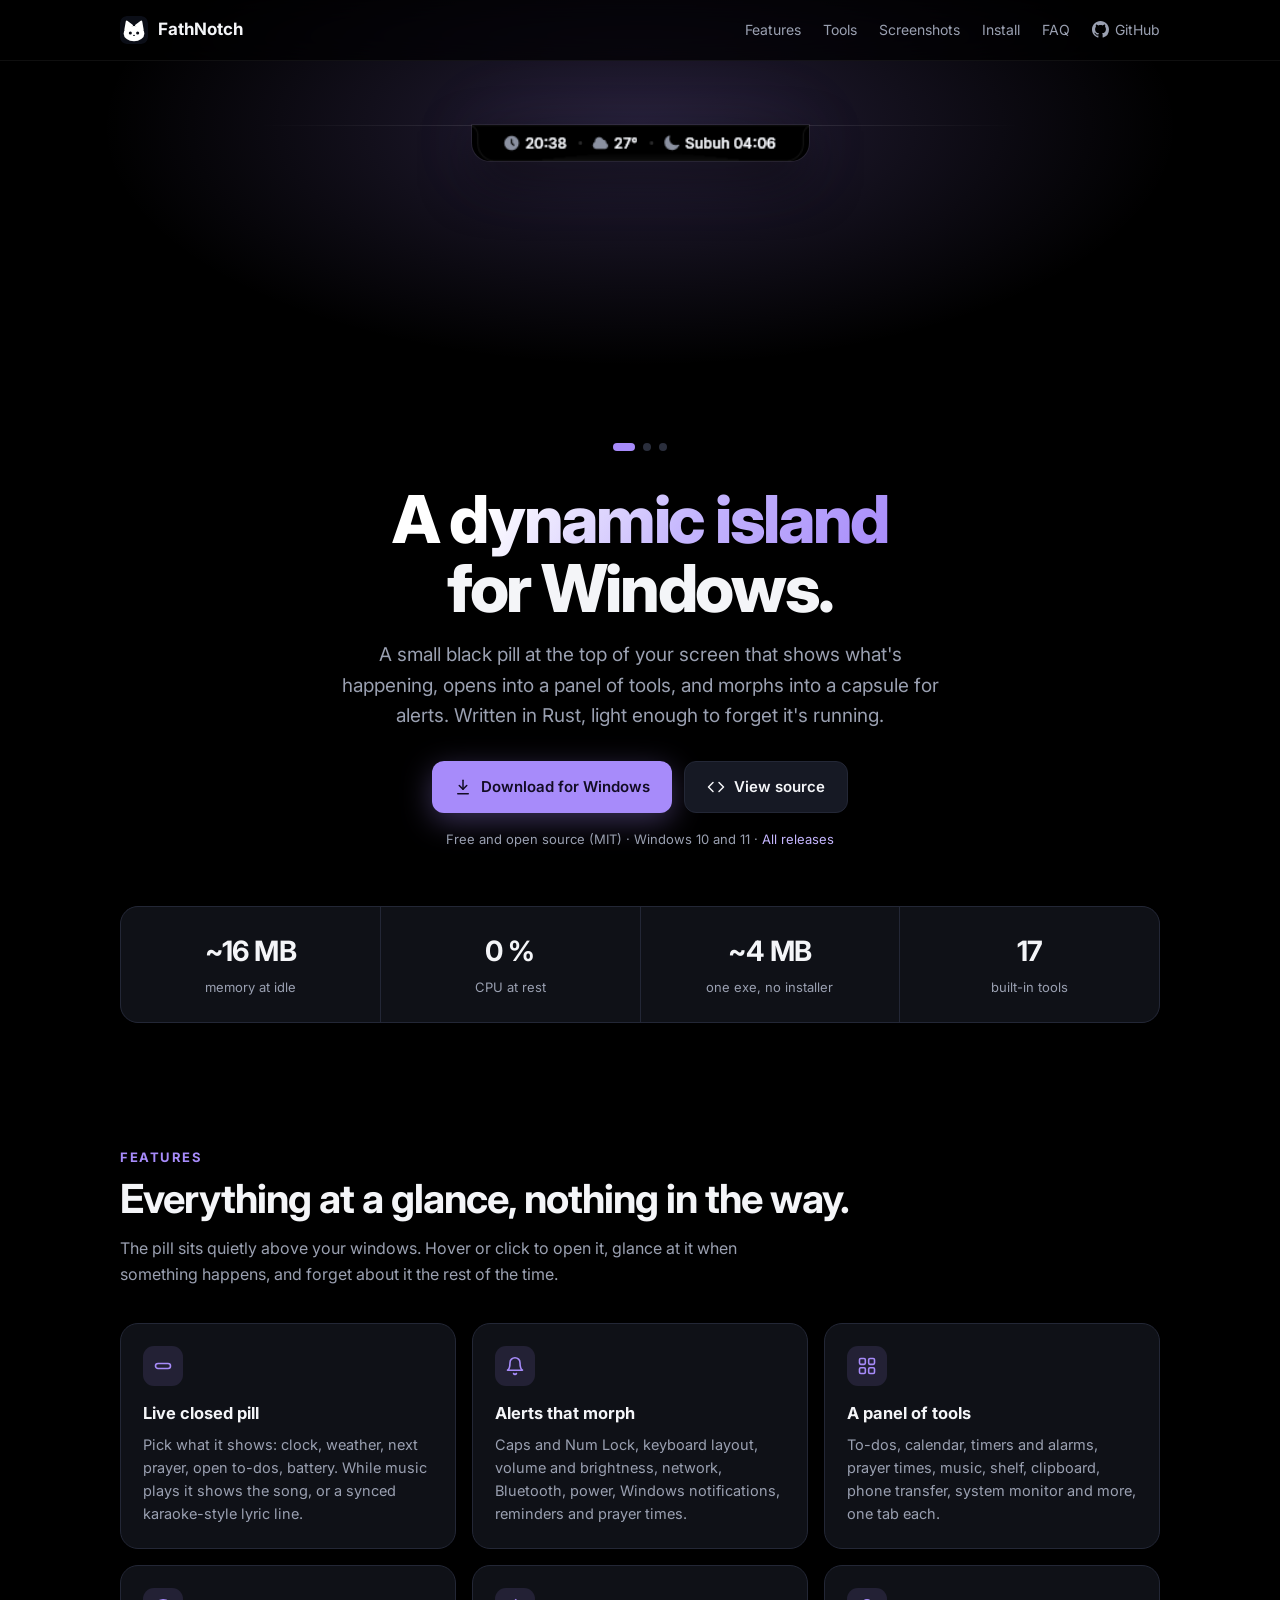
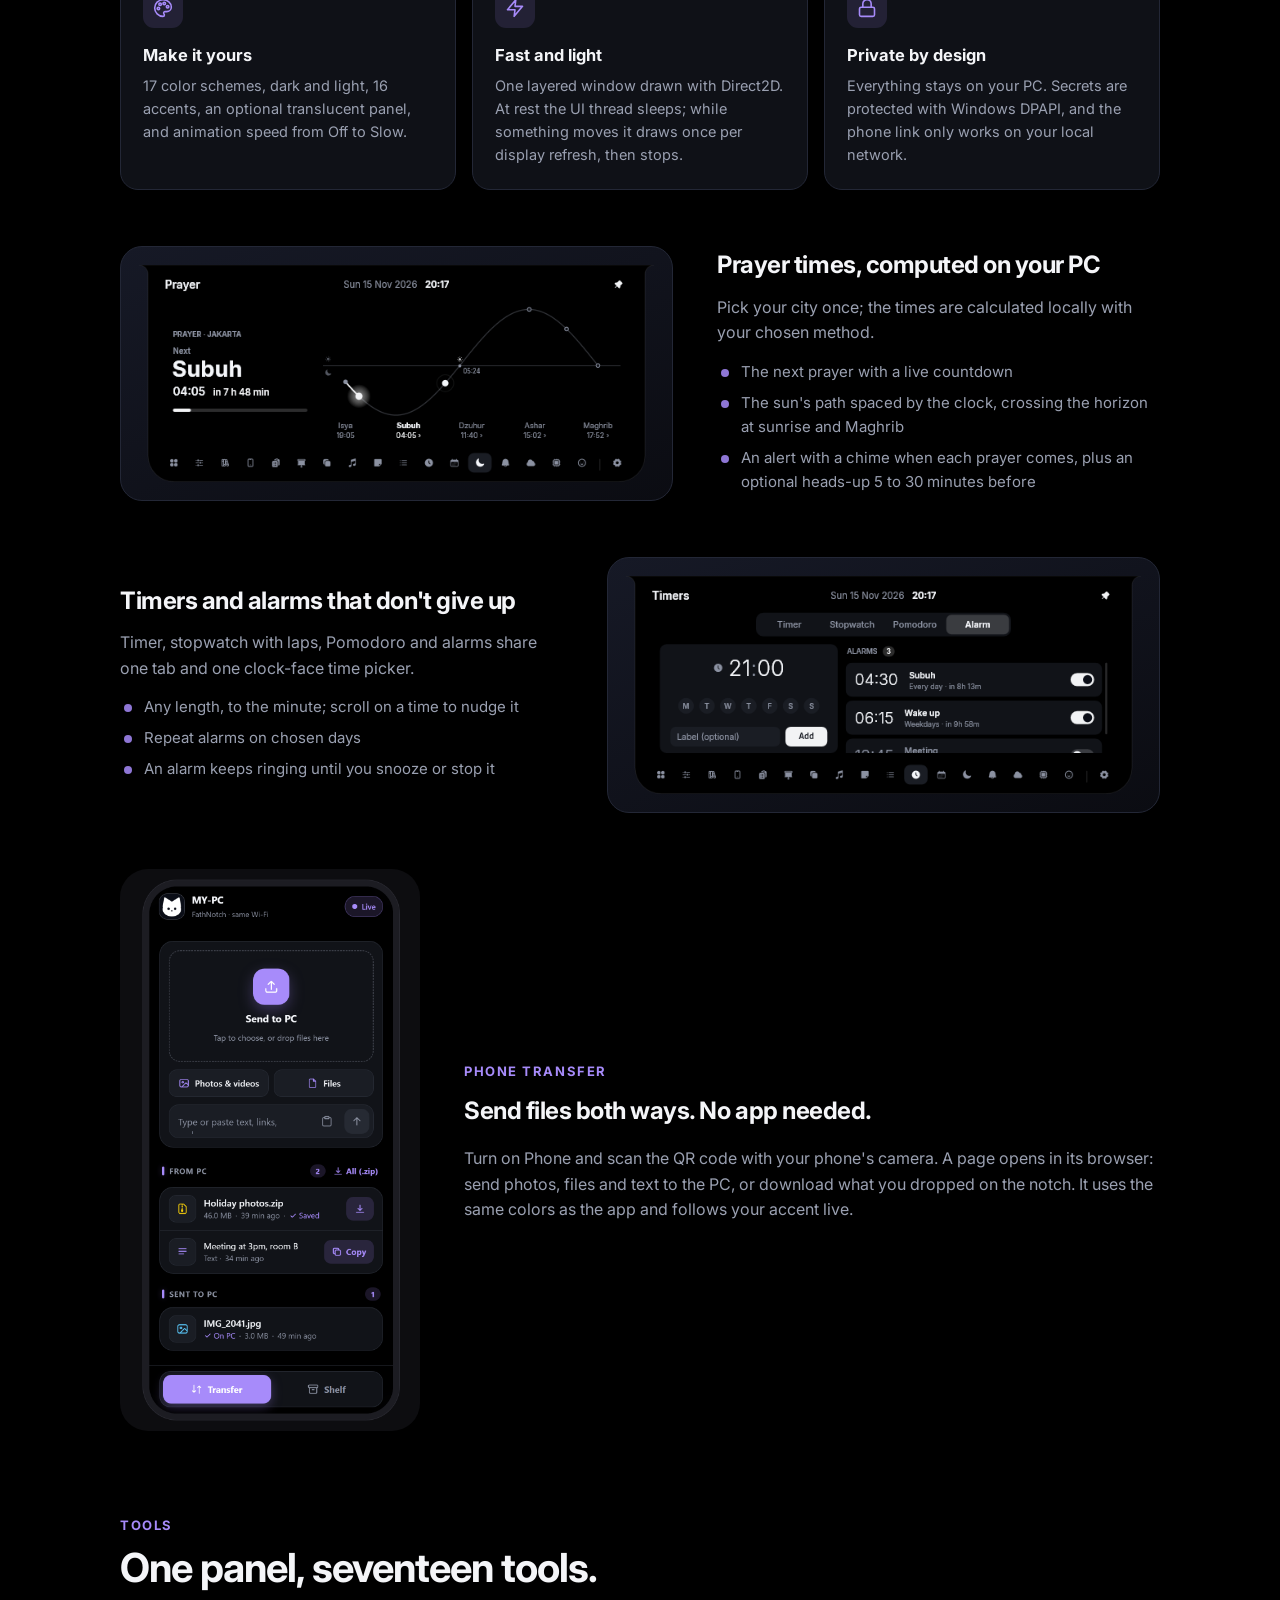
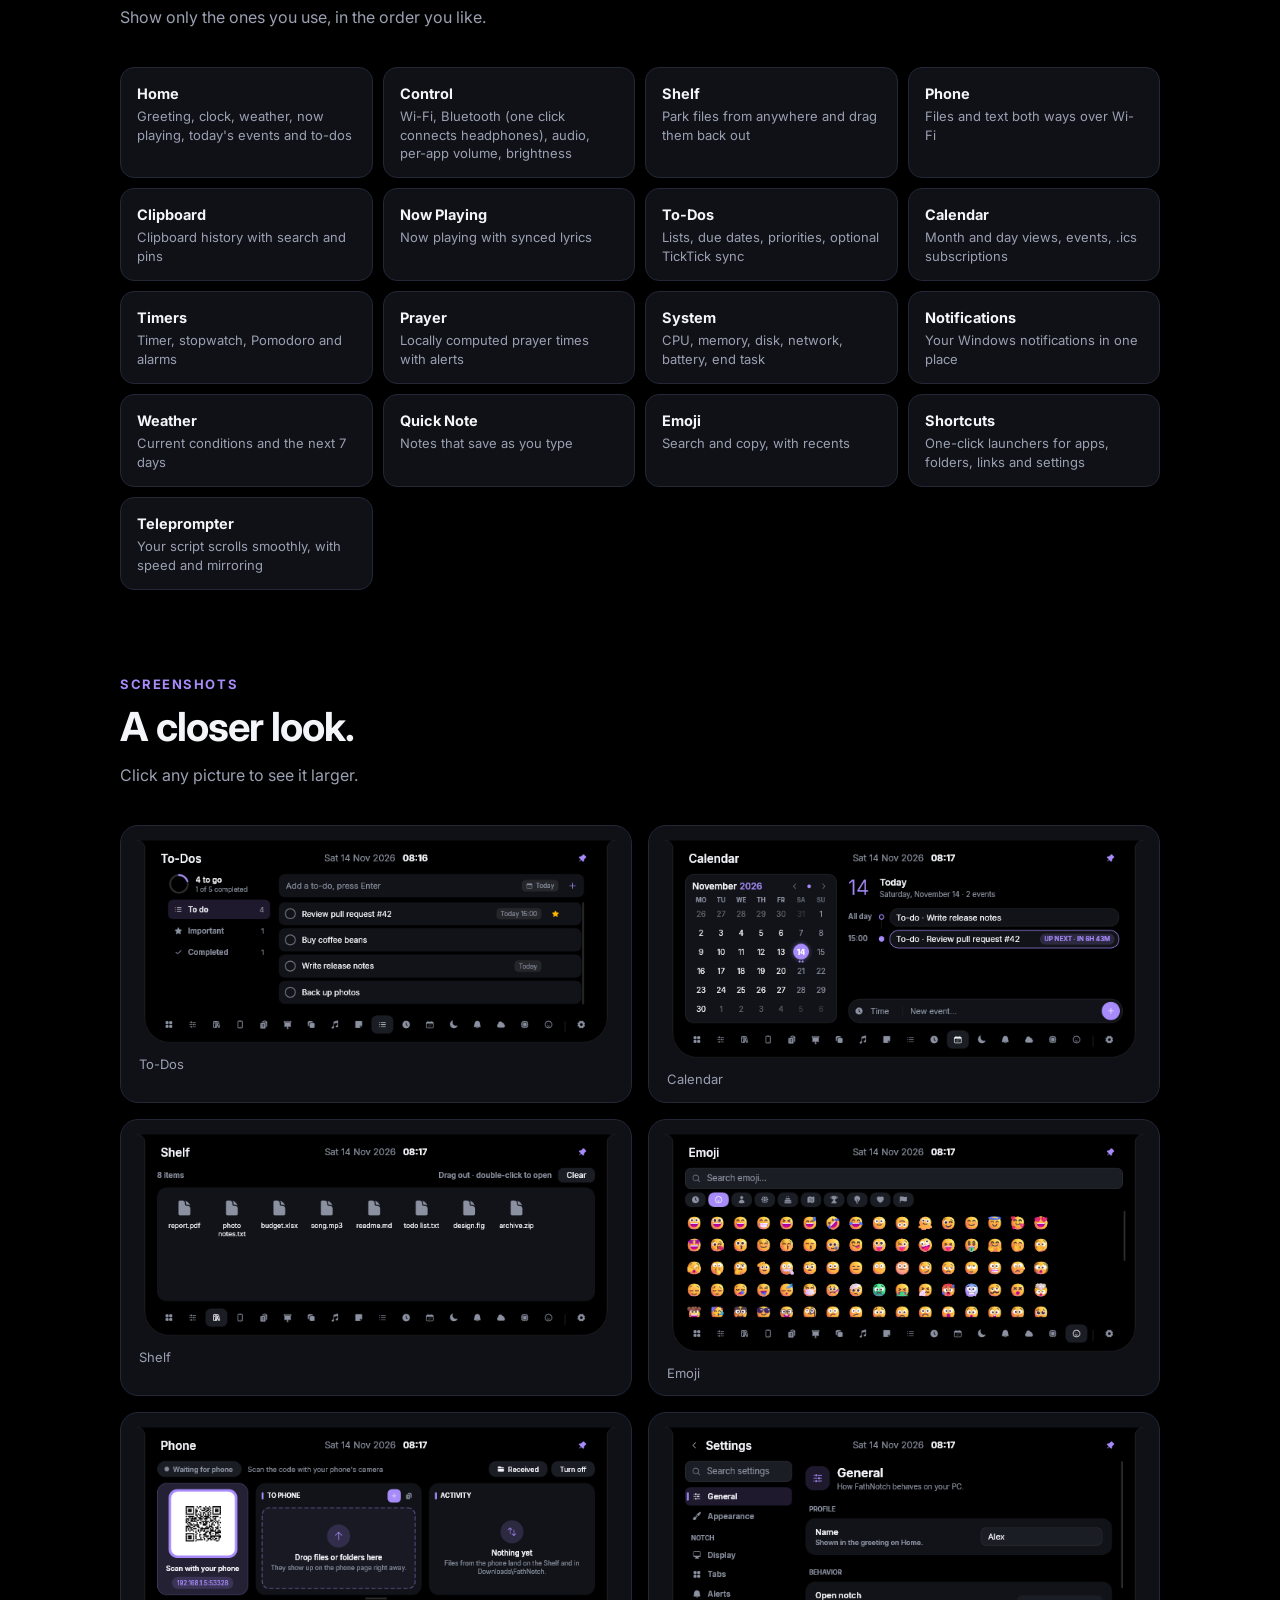
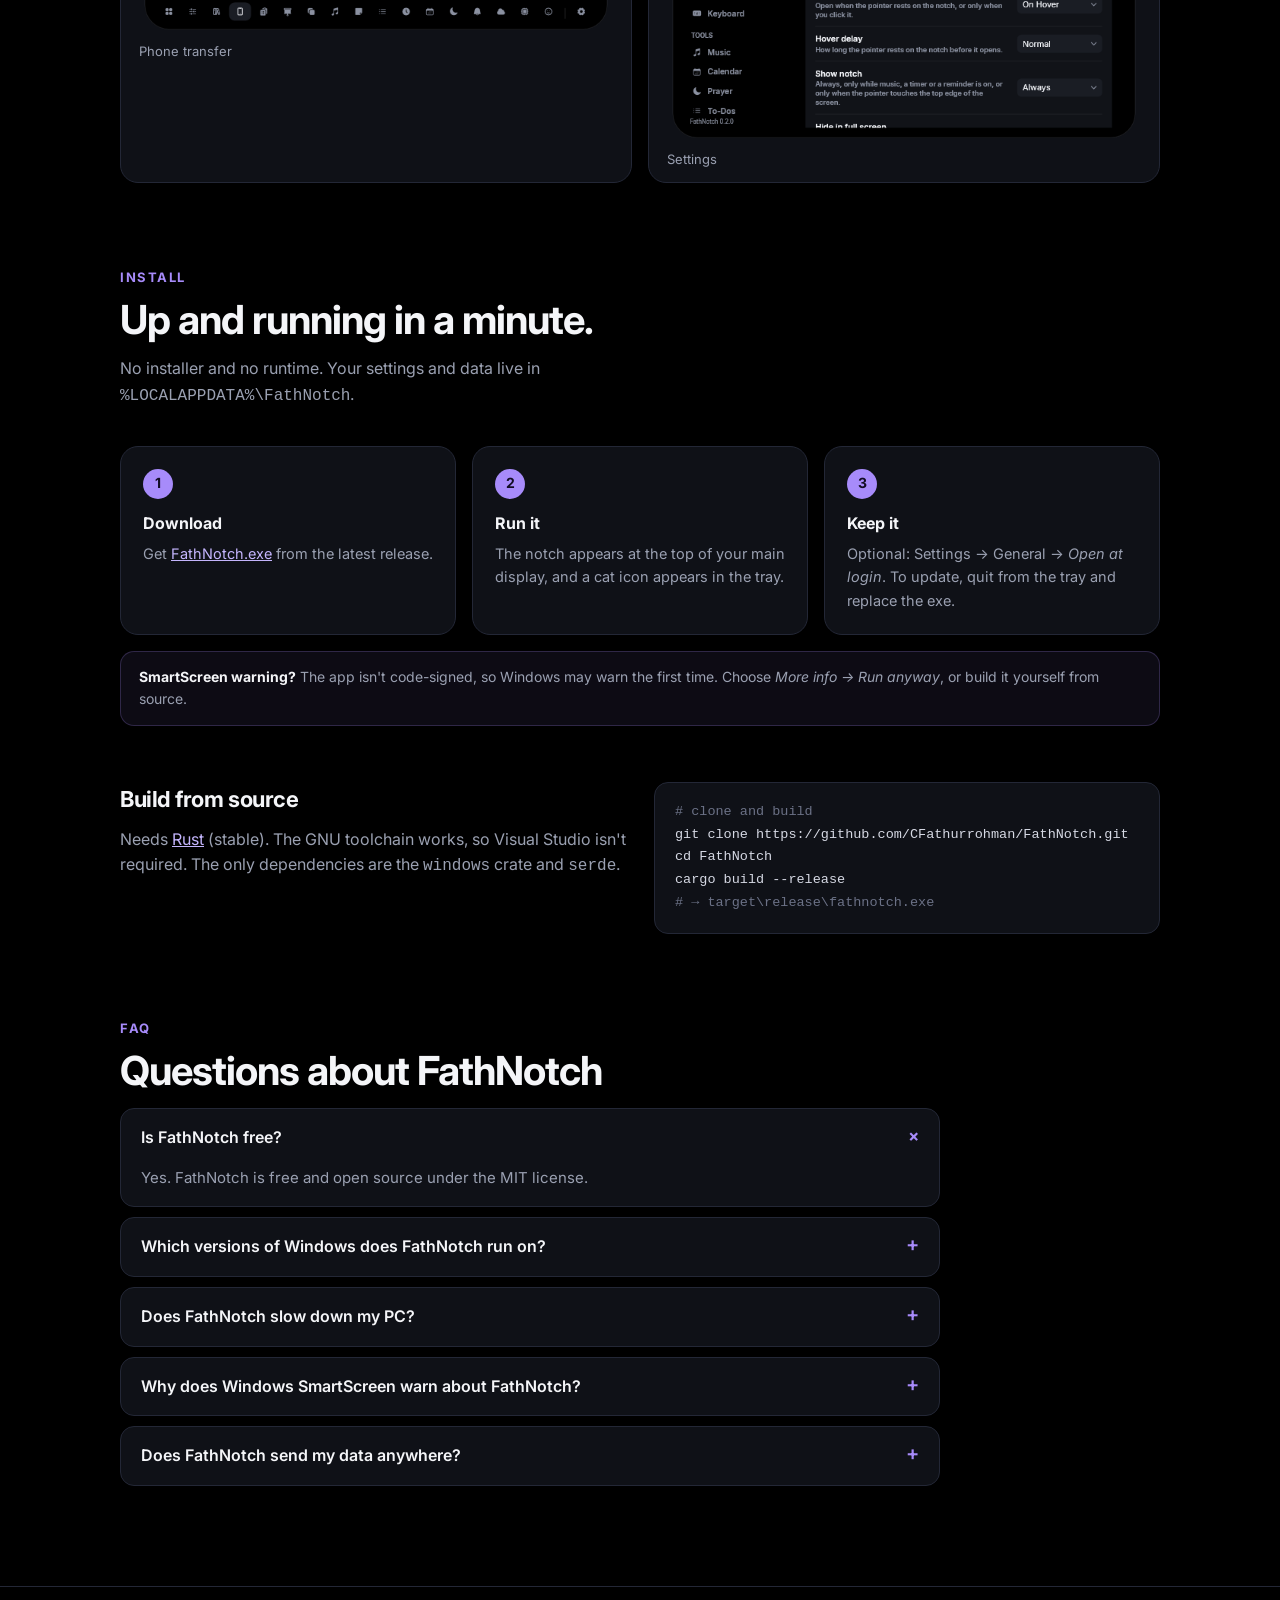
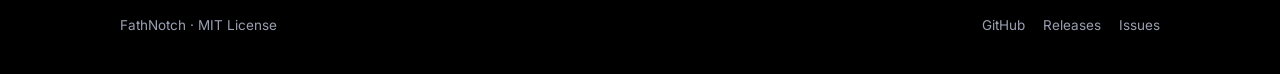
==== docs/index.html @ 40839cd9 "Release v0.2.10 Co-Authored-By: Claude Opus 5.5 <noreply@anthropic.com>" ====
<!doctype html>
<html lang="en">
<head>
<meta charset="utf-8">
<meta name="viewport" content="width=device-width, initial-scale=1">
<title>FathNotch: Free Dynamic Island for Windows 10 and 11</title>
<meta name="description" content="FathNotch is a free, open-source dynamic island for Windows 10 and 11: music with lyrics, alerts, to-dos, calendar, timers and prayer times in a notch.">
<meta name="keywords" content="dynamic island for Windows, Windows notch, dynamic island Windows 11, Windows 10 dynamic island, notch app, prayer times Windows, desktop widget, open source, Rust">
<meta name="author" content="CFathurrohman">
<meta name="robots" content="index, follow, max-image-preview:large">
<link rel="canonical" href="https://cfathurrohman.github.io/FathNotch/">

<meta property="og:type" content="website">
<meta property="og:site_name" content="FathNotch">
<meta property="og:url" content="https://cfathurrohman.github.io/FathNotch/">
<meta property="og:title" content="FathNotch: Free Dynamic Island for Windows">
<meta property="og:description" content="A light, fast dynamic island for Windows 10 and 11, written in Rust. Music, alerts, to-dos, calendar, timers and prayer times in a notch at the top of your screen.">
<meta property="og:image" content="https://cfathurrohman.github.io/FathNotch/images/og.png">
<meta property="og:image:width" content="1200">
<meta property="og:image:height" content="630">
<meta property="og:image:alt" content="FathNotch, a dynamic island for Windows, open on the Prayer tab">
<meta property="og:locale" content="en_US">
<meta name="twitter:card" content="summary_large_image">
<meta name="twitter:title" content="FathNotch: Free Dynamic Island for Windows">
<meta name="twitter:description" content="A light, fast dynamic island for Windows 10 and 11, written in Rust.">
<meta name="twitter:image" content="https://cfathurrohman.github.io/FathNotch/images/og.png">

<meta name="theme-color" content="#000000">
<link rel="icon" href="icon.svg" type="image/svg+xml">
<link rel="icon" href="images/icon.png" type="image/png" sizes="512x512">
<link rel="apple-touch-icon" href="images/icon.png">
<link rel="preload" href="images/pill.png" as="image">
<script type="application/ld+json">
{
  "@context": "https://schema.org",
  "@type": "SoftwareApplication",
  "name": "FathNotch",
  "description": "A light, fast dynamic island for Windows: a notch at the top of the screen that shows what's happening, opens into a panel of tools and morphs into a capsule for alerts.",
  "url": "https://cfathurrohman.github.io/FathNotch/",
  "downloadUrl": "https://github.com/CFathurrohman/FathNotch/releases/latest/download/FathNotch.exe",
  "applicationCategory": "UtilitiesApplication",
  "operatingSystem": "Windows 10, Windows 11",
  "softwareVersion": "0.2.10",
  "fileSize": "4MB",
  "license": "https://opensource.org/licenses/MIT",
  "isAccessibleForFree": true,
  "offers": { "@type": "Offer", "price": "0", "priceCurrency": "USD" },
  "image": "https://cfathurrohman.github.io/FathNotch/images/og.png",
  "screenshot": [
    "https://cfathurrohman.github.io/FathNotch/images/prayer.png",
    "https://cfathurrohman.github.io/FathNotch/images/alarm.png",
    "https://cfathurrohman.github.io/FathNotch/images/todos.png",
    "https://cfathurrohman.github.io/FathNotch/images/calendar.png"
  ],
  "featureList": [
    "Live closed pill with clock, weather, next prayer, to-dos and battery",
    "Now playing with synced lyrics",
    "Alerts for volume, brightness, network, Bluetooth, notifications and reminders",
    "To-dos, calendar, timers and alarms",
    "Locally computed prayer times with alerts",
    "Phone file transfer over Wi-Fi"
  ],
  "codeRepository": "https://github.com/CFathurrohman/FathNotch",
  "programmingLanguage": "Rust",
  "author": { "@type": "Person", "name": "CFathurrohman", "url": "https://github.com/CFathurrohman" }
}
</script>
<script type="application/ld+json">
{
  "@context": "https://schema.org",
  "@type": "FAQPage",
  "mainEntity": [
    {
      "@type": "Question",
      "name": "Is FathNotch free?",
      "acceptedAnswer": { "@type": "Answer", "text": "Yes. FathNotch is free and open source under the MIT license." }
    },
    {
      "@type": "Question",
      "name": "Which versions of Windows does FathNotch run on?",
      "acceptedAnswer": { "@type": "Answer", "text": "Windows 10 and Windows 11. It is a single exe with no installer and no runtime to install." }
    },
    {
      "@type": "Question",
      "name": "Does FathNotch slow down my PC?",
      "acceptedAnswer": { "@type": "Answer", "text": "No. At idle it uses about 16 MB of memory and 0 % CPU; it only draws while something animates." }
    },
    {
      "@type": "Question",
      "name": "Why does Windows SmartScreen warn about FathNotch?",
      "acceptedAnswer": { "@type": "Answer", "text": "The app is not code-signed, so Windows may warn the first time. Choose More info, then Run anyway, or build it from source." }
    },
    {
      "@type": "Question",
      "name": "Does FathNotch send my data anywhere?",
      "acceptedAnswer": { "@type": "Answer", "text": "No. Everything stays on your PC in %LOCALAPPDATA%\\FathNotch, secrets are protected with Windows DPAPI, and the phone link only works on your local network." }
    }
  ]
}
</script>
<link rel="preconnect" href="https://fonts.googleapis.com">
<link rel="preconnect" href="https://fonts.gstatic.com" crossorigin>
<link href="https://fonts.googleapis.com/css2?family=Inter:wght@400;500;600;700;800&display=swap" rel="stylesheet">
<style>
  :root {
    --bg: #000;
    --surface: #0f1117;
    --surface-2: #161924;
    --line: #232736;
    --text: #f4f5f8;
    --sub: #9aa0b1;
    --accent: #a78bfa;
    --accent-2: #c4b5fd;
    --ease: cubic-bezier(.32, 1.25, .45, 1);
    --max: 1080px;
  }
  * { box-sizing: border-box; }
  html { scroll-behavior: smooth; }
  body {
    margin: 0;
    background: var(--bg);
    color: var(--text);
    font: 16px/1.6 Inter, system-ui, -apple-system, "Segoe UI", sans-serif;
    -webkit-font-smoothing: antialiased;
    overflow-x: hidden;
  }
  a { color: inherit; }
  img { max-width: 100%; height: auto; display: block; }
  .wrap { max-width: var(--max); margin: 0 auto; padding: 0 20px; }

  /* ---------- top bar */
  header.top {
    position: sticky; top: 0; z-index: 10;
    background: rgba(0, 0, 0, .72);
    backdrop-filter: saturate(160%) blur(14px);
    -webkit-backdrop-filter: saturate(160%) blur(14px);
    border-bottom: 1px solid rgba(255, 255, 255, .06);
  }
  header.top .wrap { display: flex; align-items: center; gap: 24px; height: 60px; }
  .brand { display: flex; align-items: center; gap: 10px; font-weight: 700; text-decoration: none; font-size: 17px; }
  .brand img { width: 28px; height: 28px; border-radius: 7px; }
  nav { display: flex; gap: 22px; margin-left: auto; font-size: 14px; color: var(--sub); }
  nav a { text-decoration: none; transition: color .2s; }
  nav a:hover { color: var(--text); }
  .gh { display: inline-flex; align-items: center; gap: 6px; }
  .gh svg { width: 17px; height: 17px; fill: currentColor; }

  /* ---------- hero */
  .hero { position: relative; text-align: center; padding: 64px 0 40px; }
  .hero::before {
    content: ""; position: absolute; inset: -120px 0 auto; height: 620px; z-index: -1;
    background: radial-gradient(60% 55% at 50% 30%, rgba(167, 139, 250, .22), transparent 70%);
  }
  .stage {
    height: 300px; display: flex; justify-content: center; align-items: flex-start;
    margin: 0 auto 36px; position: relative;
  }
  .screen-edge {
    position: absolute; top: 0; left: 50%; transform: translateX(-50%);
    width: min(760px, 100%); height: 1px;
    background: linear-gradient(90deg, transparent, rgba(255, 255, 255, .18), transparent);
  }
  .island {
    position: relative; background: #000; overflow: hidden;
    width: 337px; height: 36px; border-radius: 0 0 18px 18px;
    box-shadow: 0 0 0 1px rgba(255, 255, 255, .07), 0 20px 50px rgba(0, 0, 0, .6), 0 0 80px rgba(167, 139, 250, .12);
    transition: width .62s var(--ease), height .62s var(--ease), border-radius .62s var(--ease);
  }
  .island > div {
    position: absolute; inset: 0; display: flex; align-items: center; justify-content: center;
    opacity: 0; transition: opacity .3s ease; pointer-events: none;
  }
  .island.pill   > .s-pill,
  .island.alert  > .s-alert,
  .island.panel  > .s-panel { opacity: 1; transition-delay: .22s; }
  .island.alert { width: min(525px, calc(100vw - 40px)); height: calc(min(525px, calc(100vw - 40px)) / 5); border-radius: 0 0 44px 44px; }
  .island.panel { width: min(630px, calc(100vw - 32px)); height: calc(min(630px, calc(100vw - 32px)) * 266 / 630); border-radius: 0 0 26px 26px; }
  /* The pill and the alert are real screenshots of the app (demo data). */
  .s-pill img, .s-alert img { width: 100%; height: 100%; }
  .s-panel img { width: 100%; height: 100%; object-fit: cover; object-position: top; }
  .stage-dots { display: flex; justify-content: center; gap: 8px; margin: -18px 0 34px; }
  .stage-dots button {
    width: 8px; height: 8px; border-radius: 4px; border: 0; padding: 0; background: #2a2e3c; cursor: pointer;
    transition: width .3s ease, background .3s ease;
  }
  .stage-dots button.on { width: 22px; background: var(--accent); }

  h1 { font-size: clamp(38px, 6.4vw, 66px); line-height: 1.04; letter-spacing: -.035em; margin: 0 0 18px; font-weight: 800; }
  h1 .grad { background: linear-gradient(120deg, #fff 20%, var(--accent-2) 60%, var(--accent)); -webkit-background-clip: text; background-clip: text; color: transparent; }
  .lead { max-width: 620px; margin: 0 auto 30px; color: var(--sub); font-size: clamp(16px, 2.1vw, 19px); }
  .cta { display: flex; gap: 12px; justify-content: center; flex-wrap: wrap; }
  .btn {
    display: inline-flex; align-items: center; gap: 9px; padding: 13px 22px; border-radius: 12px;
    font-weight: 600; font-size: 15px; text-decoration: none;
    transition: transform .2s ease, box-shadow .2s ease, background .2s ease;
  }
  .btn svg { width: 18px; height: 18px; stroke: currentColor; fill: none; stroke-width: 2; stroke-linecap: round; stroke-linejoin: round; }
  .btn.primary { background: var(--accent); color: #120c24; box-shadow: 0 8px 30px rgba(167, 139, 250, .35); }
  .btn.primary:hover { transform: translateY(-2px); box-shadow: 0 12px 36px rgba(167, 139, 250, .45); }
  .btn.ghost { background: var(--surface-2); border: 1px solid var(--line); }
  .btn.ghost:hover { background: #1d2130; transform: translateY(-2px); }
  .meta { margin-top: 16px; font-size: 13px; color: var(--sub); }
  .meta a { color: var(--accent-2); text-decoration: none; }

  /* ---------- stats */
  .stats { display: grid; grid-template-columns: repeat(4, 1fr); gap: 1px; background: var(--line); border: 1px solid var(--line); border-radius: 18px; overflow: hidden; margin: 56px 0 0; }
  .stats div { background: var(--surface); padding: 22px 18px; text-align: center; }
  .stats b { display: block; font-size: 28px; letter-spacing: -.02em; }
  .stats span { font-size: 13px; color: var(--sub); }

  /* ---------- sections */
  section { padding: 84px 0 0; }
  .eyebrow { color: var(--accent); font-size: 13px; font-weight: 700; letter-spacing: .12em; text-transform: uppercase; margin: 0 0 10px; }
  h2 { font-size: clamp(28px, 4vw, 40px); letter-spacing: -.025em; line-height: 1.12; margin: 0 0 14px; }
  .sec-lead { color: var(--sub); max-width: 620px; margin: 0 0 36px; }

  .grid { display: grid; grid-template-columns: repeat(3, 1fr); gap: 16px; }
  .card {
    background: var(--surface); border: 1px solid var(--line); border-radius: 18px; padding: 22px;
    transition: transform .25s ease, border-color .25s ease;
  }
  .card:hover { transform: translateY(-3px); border-color: #34394c; }
  .card .ic { width: 40px; height: 40px; border-radius: 11px; background: rgba(167, 139, 250, .13); display: grid; place-items: center; margin-bottom: 14px; }
  .card .ic svg { width: 20px; height: 20px; stroke: var(--accent); fill: none; stroke-width: 1.9; stroke-linecap: round; stroke-linejoin: round; }
  .card h3 { margin: 0 0 6px; font-size: 16.5px; }
  .card p { margin: 0; color: var(--sub); font-size: 14.5px; }

  /* showcase rows */
  .show { display: grid; grid-template-columns: 1.25fr 1fr; gap: 44px; align-items: center; margin-top: 56px; }
  .show.flip { grid-template-columns: 1fr 1.25fr; }
  .show.flip .shot { order: 2; }
  .shot {
    border-radius: 22px; padding: 18px; background: linear-gradient(160deg, #161926, #0b0c12);
    border: 1px solid var(--line); box-shadow: 0 30px 70px rgba(0, 0, 0, .5);
  }
  .shot img { width: 100%; border-radius: 0 0 14px 14px; }
  .show h3 { font-size: 24px; letter-spacing: -.02em; margin: 0 0 10px; }
  .show p { color: var(--sub); margin: 0 0 14px; }
  .show ul { margin: 0; padding: 0; list-style: none; color: var(--sub); font-size: 15px; }
  .show li { padding-left: 24px; position: relative; margin: 7px 0; }
  .show li::before { content: ""; position: absolute; left: 4px; top: 9px; width: 8px; height: 8px; border-radius: 50%; background: var(--accent); opacity: .85; }

  /* tools table */
  .tools { display: grid; grid-template-columns: repeat(4, 1fr); gap: 10px; }
  .tool { background: var(--surface); border: 1px solid var(--line); border-radius: 14px; padding: 14px 16px; }
  .tool b { display: block; font-size: 14.5px; margin-bottom: 2px; }
  .tool span { font-size: 13px; color: var(--sub); line-height: 1.45; display: block; }

  /* gallery */
  .gallery { display: grid; grid-template-columns: repeat(2, 1fr); gap: 16px; }
  .gallery figure { margin: 0; background: var(--surface); border: 1px solid var(--line); border-radius: 18px; padding: 14px 14px 10px; }
  .gallery img { border-radius: 0 0 12px 12px; cursor: zoom-in; }
  .gallery figcaption { font-size: 13px; color: var(--sub); padding: 10px 4px 2px; }
  .phone-row { display: grid; grid-template-columns: 300px 1fr; gap: 44px; align-items: center; margin-top: 56px; }
  .phone-row img { border-radius: 28px; box-shadow: 0 30px 70px rgba(0, 0, 0, .55); }

  /* install */
  .steps { counter-reset: s; display: grid; grid-template-columns: repeat(3, 1fr); gap: 16px; }
  .step { background: var(--surface); border: 1px solid var(--line); border-radius: 18px; padding: 22px; position: relative; }
  .step::before {
    counter-increment: s; content: counter(s);
    display: grid; place-items: center; width: 30px; height: 30px; border-radius: 50%;
    background: var(--accent); color: #120c24; font-weight: 700; font-size: 14px; margin-bottom: 12px;
  }
  .step h3 { margin: 0 0 6px; font-size: 16px; }
  .step p { margin: 0; color: var(--sub); font-size: 14.5px; }
  .note { margin-top: 16px; padding: 14px 18px; border-radius: 14px; background: rgba(167, 139, 250, .08); border: 1px solid rgba(167, 139, 250, .22); color: var(--sub); font-size: 14px; }
  .note b { color: var(--text); }
  pre {
    background: var(--surface); border: 1px solid var(--line); border-radius: 14px; padding: 18px 20px;
    overflow-x: auto; font: 13.5px/1.7 ui-monospace, "Cascadia Code", Consolas, monospace; color: #d6d9e4; margin: 0;
  }
  pre .c { color: #6b7186; }
  .two { display: grid; grid-template-columns: 1fr 1fr; gap: 28px; align-items: start; }

  .faq { display: grid; gap: 10px; max-width: 820px; }
  .faq details { background: var(--surface); border: 1px solid var(--line); border-radius: 14px; padding: 0 20px; }
  .faq summary { cursor: pointer; list-style: none; padding: 16px 0; font-weight: 600; display: flex; justify-content: space-between; gap: 16px; }
  .faq summary::-webkit-details-marker { display: none; }
  .faq summary::after { content: "+"; color: var(--accent); font-size: 20px; line-height: 1; transition: transform .25s ease; }
  .faq details[open] summary::after { transform: rotate(45deg); }
  .faq details p { margin: 0 0 16px; color: var(--sub); font-size: 15px; }

  footer { margin-top: 100px; border-top: 1px solid var(--line); padding: 28px 0 40px; color: var(--sub); font-size: 13.5px; }
  footer .wrap { display: flex; gap: 16px; align-items: center; flex-wrap: wrap; }
  footer .links { margin-left: auto; display: flex; gap: 18px; }
  footer a { text-decoration: none; }
  footer a:hover { color: var(--text); }

  /* reveal on scroll */
  .reveal { opacity: 0; transform: translateY(22px); transition: opacity .7s ease, transform .7s cubic-bezier(.2, .8, .2, 1); }
  .reveal.in { opacity: 1; transform: none; }

  /* lightbox */
  .lb { position: fixed; inset: 0; background: rgba(0, 0, 0, .86); display: none; place-items: center; z-index: 50; padding: 24px; cursor: zoom-out; }
  .lb.open { display: grid; }
  .lb img { max-width: min(1100px, 100%); max-height: 90vh; border-radius: 14px; }

  @media (max-width: 900px) {
    .grid, .steps { grid-template-columns: 1fr 1fr; }
    .tools { grid-template-columns: 1fr 1fr; }
    .show, .show.flip, .phone-row, .two { grid-template-columns: 1fr; gap: 24px; }
    .show.flip .shot { order: 0; }
    .phone-row img { max-width: 280px; margin: 0 auto; }
  }
  @media (max-width: 620px) {
    nav a:not(.gh) { display: none; }
    .grid, .steps, .gallery { grid-template-columns: 1fr; }
    .stats { grid-template-columns: 1fr 1fr; }
    .stage { height: calc((100vw - 32px) * 266 / 630 + 20px); min-height: 110px; }
    section { padding-top: 64px; }
  }
  @media (prefers-reduced-motion: reduce) {
    *, *::before, *::after { transition-duration: 0s !important; animation: none !important; }
    .reveal { opacity: 1; transform: none; }
  }
</style>
</head>
<body>

<header class="top">
  <div class="wrap">
    <a class="brand" href="#"><img src="icon.svg" alt="">FathNotch</a>
    <nav>
      <a href="#features">Features</a>
      <a href="#tools">Tools</a>
      <a href="#screenshots">Screenshots</a>
      <a href="#install">Install</a>
      <a href="#faq">FAQ</a>
      <a class="gh" href="https://github.com/CFathurrohman/FathNotch" aria-label="GitHub">
        <svg viewBox="0 0 16 16" aria-hidden="true"><path d="M8 0C3.58 0 0 3.58 0 8c0 3.54 2.29 6.53 5.47 7.59.4.07.55-.17.55-.38 0-.19-.01-.82-.01-1.49-2.01.37-2.53-.49-2.69-.94-.09-.23-.48-.94-.82-1.13-.28-.15-.68-.52-.01-.53.63-.01 1.08.58 1.23.82.72 1.21 1.87.87 2.33.66.07-.52.28-.87.51-1.07-1.78-.2-3.64-.89-3.64-3.95 0-.87.31-1.59.82-2.15-.08-.2-.36-1.02.08-2.12 0 0 .67-.21 2.2.82.64-.18 1.32-.27 2-.27.68 0 1.36.09 2 .27 1.53-1.04 2.2-.82 2.2-.82.44 1.1.16 1.92.08 2.12.51.56.82 1.27.82 2.15 0 3.07-1.87 3.75-3.65 3.95.29.25.54.73.54 1.48 0 1.07-.01 1.93-.01 2.2 0 .21.15.46.55.38A8.013 8.013 0 0016 8c0-4.42-3.58-8-8-8z"/></svg>
        GitHub
      </a>
    </nav>
  </div>
</header>

<main>
  <div class="hero">
    <div class="wrap">
      <div class="stage" aria-hidden="true">
        <div class="screen-edge"></div>
        <div class="island pill" id="island">
          <div class="s-pill"><img src="images/pill.png" width="270" height="29" alt=""></div>
          <div class="s-alert"><img src="images/prayer-alert.png" width="420" height="84" alt=""></div>
          <div class="s-panel"><img id="panelImg" src="images/prayer.png" width="630" height="266" alt=""></div>
        </div>
      </div>
      <div class="stage-dots" id="dots">
        <button class="on" aria-label="Closed pill"></button>
        <button aria-label="Alert"></button>
        <button aria-label="Open panel"></button>
      </div>

      <h1><span class="grad">A dynamic island</span><br>for Windows.</h1>
      <p class="lead">A small black pill at the top of your screen that shows what's happening, opens into a panel of tools, and morphs into a capsule for alerts. Written in Rust, light enough to forget it's running.</p>
      <div class="cta">
        <a class="btn primary" href="https://github.com/CFathurrohman/FathNotch/releases/latest/download/FathNotch.exe">
          <svg viewBox="0 0 24 24"><path d="M12 3v12"/><path d="m7 10 5 5 5-5"/><path d="M5 21h14"/></svg>
          Download for Windows
        </a>
        <a class="btn ghost" href="https://github.com/CFathurrohman/FathNotch">
          <svg viewBox="0 0 24 24"><path d="m16 18 6-6-6-6"/><path d="m8 6-6 6 6 6"/></svg>
          View source
        </a>
      </div>
      <p class="meta">Free and open source (MIT) · Windows 10 and 11 · <a href="https://github.com/CFathurrohman/FathNotch/releases">All releases</a></p>

      <div class="stats reveal">
        <div><b>~16 MB</b><span>memory at idle</span></div>
        <div><b>0 %</b><span>CPU at rest</span></div>
        <div><b>~4 MB</b><span>one exe, no installer</span></div>
        <div><b>17</b><span>built-in tools</span></div>
      </div>
    </div>
  </div>

  <section id="features">
    <div class="wrap">
      <p class="eyebrow reveal">Features</p>
      <h2 class="reveal">Everything at a glance, nothing in the way.</h2>
      <p class="sec-lead reveal">The pill sits quietly above your windows. Hover or click to open it, glance at it when something happens, and forget about it the rest of the time.</p>
      <div class="grid">
        <div class="card reveal">
          <div class="ic"><svg viewBox="0 0 24 24"><rect x="3" y="9" width="18" height="6" rx="3"/></svg></div>
          <h3>Live closed pill</h3>
          <p>Pick what it shows: clock, weather, next prayer, open to-dos, battery. While music plays it shows the song, or a synced karaoke-style lyric line.</p>
        </div>
        <div class="card reveal">
          <div class="ic"><svg viewBox="0 0 24 24"><path d="M6 8a6 6 0 0 1 12 0c0 7 3 9 3 9H3s3-2 3-9"/><path d="M10.3 21a1.94 1.94 0 0 0 3.4 0"/></svg></div>
          <h3>Alerts that morph</h3>
          <p>Caps and Num Lock, keyboard layout, volume and brightness, network, Bluetooth, power, Windows notifications, reminders and prayer times.</p>
        </div>
        <div class="card reveal">
          <div class="ic"><svg viewBox="0 0 24 24"><rect x="3" y="3" width="7" height="7" rx="1.5"/><rect x="14" y="3" width="7" height="7" rx="1.5"/><rect x="3" y="14" width="7" height="7" rx="1.5"/><rect x="14" y="14" width="7" height="7" rx="1.5"/></svg></div>
          <h3>A panel of tools</h3>
          <p>To-dos, calendar, timers and alarms, prayer times, music, shelf, clipboard, phone transfer, system monitor and more, one tab each.</p>
        </div>
        <div class="card reveal">
          <div class="ic"><svg viewBox="0 0 24 24"><circle cx="13.5" cy="6.5" r="1.5"/><circle cx="17.5" cy="10.5" r="1.5"/><circle cx="8.5" cy="7.5" r="1.5"/><circle cx="6.5" cy="12.5" r="1.5"/><path d="M12 2C6.5 2 2 6.5 2 12s4.5 10 10 10c.93 0 1.65-.75 1.65-1.69 0-.44-.18-.84-.44-1.13-.29-.29-.44-.65-.44-1.13a1.64 1.64 0 0 1 1.67-1.67h2c3.05 0 5.56-2.5 5.56-5.56C21.97 6.01 17.46 2 12 2z"/></svg></div>
          <h3>Make it yours</h3>
          <p>17 color schemes, dark and light, 16 accents, an optional translucent panel, and animation speed from Off to Slow.</p>
        </div>
        <div class="card reveal">
          <div class="ic"><svg viewBox="0 0 24 24"><path d="M13 2 3 14h9l-1 8 10-12h-9l1-8z"/></svg></div>
          <h3>Fast and light</h3>
          <p>One layered window drawn with Direct2D. At rest the UI thread sleeps; while something moves it draws once per display refresh, then stops.</p>
        </div>
        <div class="card reveal">
          <div class="ic"><svg viewBox="0 0 24 24"><rect x="3" y="11" width="18" height="11" rx="2"/><path d="M7 11V7a5 5 0 0 1 10 0v4"/></svg></div>
          <h3>Private by design</h3>
          <p>Everything stays on your PC. Secrets are protected with Windows DPAPI, and the phone link only works on your local network.</p>
        </div>
      </div>

      <div class="show reveal">
        <div class="shot"><img src="images/prayer.png" width="630" height="266" alt="Prayer tab: the next prayer with a countdown, and the sun's path through the day" loading="lazy"></div>
        <div>
          <h3>Prayer times, computed on your PC</h3>
          <p>Pick your city once; the times are calculated locally with your chosen method.</p>
          <ul>
            <li>The next prayer with a live countdown</li>
            <li>The sun's path spaced by the clock, crossing the horizon at sunrise and Maghrib</li>
            <li>An alert with a chime when each prayer comes, plus an optional heads-up 5 to 30 minutes before</li>
          </ul>
        </div>
      </div>

      <div class="show flip reveal">
        <div class="shot"><img src="images/alarm.png" width="630" height="266" alt="Timers tab on Alarm, with three alarms" loading="lazy"></div>
        <div>
          <h3>Timers and alarms that don't give up</h3>
          <p>Timer, stopwatch with laps, Pomodoro and alarms share one tab and one clock-face time picker.</p>
          <ul>
            <li>Any length, to the minute; scroll on a time to nudge it</li>
            <li>Repeat alarms on chosen days</li>
            <li>An alarm keeps ringing until you snooze or stop it</li>
          </ul>
        </div>
      </div>

      <div class="phone-row reveal">
        <img src="images/phone-web.png" width="960" height="1800" alt="The phone page in a mobile browser" loading="lazy">
        <div>
          <p class="eyebrow">Phone transfer</p>
          <h3 style="font-size:24px;letter-spacing:-.02em;margin:0 0 10px">Send files both ways. No app needed.</h3>
          <p style="color:var(--sub)">Turn on Phone and scan the QR code with your phone's camera. A page opens in its browser: send photos, files and text to the PC, or download what you dropped on the notch. It uses the same colors as the app and follows your accent live.</p>
        </div>
      </div>
    </div>
  </section>

  <section id="tools">
    <div class="wrap">
      <p class="eyebrow reveal">Tools</p>
      <h2 class="reveal">One panel, seventeen tools.</h2>
      <p class="sec-lead reveal">Show only the ones you use, in the order you like.</p>
      <div class="tools reveal">
        <div class="tool"><b>Home</b><span>Greeting, clock, weather, now playing, today's events and to-dos</span></div>
        <div class="tool"><b>Control</b><span>Wi-Fi, Bluetooth (one click connects headphones), audio, per-app volume, brightness</span></div>
        <div class="tool"><b>Shelf</b><span>Park files from anywhere and drag them back out</span></div>
        <div class="tool"><b>Phone</b><span>Files and text both ways over Wi-Fi</span></div>
        <div class="tool"><b>Clipboard</b><span>Clipboard history with search and pins</span></div>
        <div class="tool"><b>Now Playing</b><span>Now playing with synced lyrics</span></div>
        <div class="tool"><b>To-Dos</b><span>Lists, due dates, priorities, optional TickTick sync</span></div>
        <div class="tool"><b>Calendar</b><span>Month and day views, events, .ics subscriptions</span></div>
        <div class="tool"><b>Timers</b><span>Timer, stopwatch, Pomodoro and alarms</span></div>
        <div class="tool"><b>Prayer</b><span>Locally computed prayer times with alerts</span></div>
        <div class="tool"><b>System</b><span>CPU, memory, disk, network, battery, end task</span></div>
        <div class="tool"><b>Notifications</b><span>Your Windows notifications in one place</span></div>
        <div class="tool"><b>Weather</b><span>Current conditions and the next 7 days</span></div>
        <div class="tool"><b>Quick Note</b><span>Notes that save as you type</span></div>
        <div class="tool"><b>Emoji</b><span>Search and copy, with recents</span></div>
        <div class="tool"><b>Shortcuts</b><span>One-click launchers for apps, folders, links and settings</span></div>
        <div class="tool"><b>Teleprompter</b><span>Your script scrolls smoothly, with speed and mirroring</span></div>
      </div>
    </div>
  </section>

  <section id="screenshots">
    <div class="wrap">
      <p class="eyebrow reveal">Screenshots</p>
      <h2 class="reveal">A closer look.</h2>
      <p class="sec-lead reveal">Click any picture to see it larger.</p>
      <div class="gallery">
        <figure class="reveal"><img src="images/todos.png" width="634" height="268" alt="FathNotch To-Dos tab with lists and due dates" loading="lazy"><figcaption>To-Dos</figcaption></figure>
        <figure class="reveal"><img src="images/calendar.png" width="634" height="288" alt="FathNotch Calendar tab with a month view" loading="lazy"><figcaption>Calendar</figcaption></figure>
        <figure class="reveal"><img src="images/shelf.png" width="634" height="268" alt="FathNotch Shelf holding eight files" loading="lazy"><figcaption>Shelf</figcaption></figure>
        <figure class="reveal"><img src="images/emoji.png" width="634" height="288" alt="FathNotch Emoji picker with search" loading="lazy"><figcaption>Emoji</figcaption></figure>
        <figure class="reveal"><img src="images/phone.png" width="634" height="268" alt="FathNotch Phone tab with a QR code for file transfer" loading="lazy"><figcaption>Phone transfer</figcaption></figure>
        <figure class="reveal"><img src="images/settings.png" width="634" height="410" alt="FathNotch Settings on the General page" loading="lazy"><figcaption>Settings</figcaption></figure>
      </div>
    </div>
  </section>

  <section id="install">
    <div class="wrap">
      <p class="eyebrow reveal">Install</p>
      <h2 class="reveal">Up and running in a minute.</h2>
      <p class="sec-lead reveal">No installer and no runtime. Your settings and data live in <code>%LOCALAPPDATA%\FathNotch</code>.</p>
      <div class="steps">
        <div class="step reveal"><h3>Download</h3><p>Get <a href="https://github.com/CFathurrohman/FathNotch/releases/latest/download/FathNotch.exe" style="color:var(--accent-2)">FathNotch.exe</a> from the latest release.</p></div>
        <div class="step reveal"><h3>Run it</h3><p>The notch appears at the top of your main display, and a cat icon appears in the tray.</p></div>
        <div class="step reveal"><h3>Keep it</h3><p>Optional: Settings → General → <i>Open at login</i>. To update, quit from the tray and replace the exe.</p></div>
      </div>
      <div class="note reveal"><b>SmartScreen warning?</b> The app isn't code-signed, so Windows may warn the first time. Choose <i>More info → Run anyway</i>, or build it yourself from source.</div>

      <div class="two" style="margin-top:56px">
        <div class="reveal">
          <h3 style="font-size:22px;margin:0 0 10px;letter-spacing:-.02em">Build from source</h3>
          <p style="color:var(--sub);margin:0 0 16px">Needs <a href="https://rustup.rs" style="color:var(--accent-2)">Rust</a> (stable). The GNU toolchain works, so Visual Studio isn't required. The only dependencies are the <code>windows</code> crate and <code>serde</code>.</p>
        </div>
        <pre class="reveal"><span class="c"># clone and build</span>
git clone https://github.com/CFathurrohman/FathNotch.git
cd FathNotch
cargo build --release
<span class="c"># → target\release\fathnotch.exe</span></pre>
      </div>
    </div>
  </section>

  <section id="faq">
    <div class="wrap">
      <p class="eyebrow reveal">FAQ</p>
      <h2 class="reveal">Questions about FathNotch</h2>
      <div class="faq">
        <details class="reveal" open><summary>Is FathNotch free?</summary><p>Yes. FathNotch is free and open source under the MIT license.</p></details>
        <details class="reveal"><summary>Which versions of Windows does FathNotch run on?</summary><p>Windows 10 and Windows 11. It is a single exe with no installer and no runtime to install.</p></details>
        <details class="reveal"><summary>Does FathNotch slow down my PC?</summary><p>No. At idle it uses about 16 MB of memory and 0 % CPU; it only draws while something animates.</p></details>
        <details class="reveal"><summary>Why does Windows SmartScreen warn about FathNotch?</summary><p>The app is not code-signed, so Windows may warn the first time. Choose <i>More info</i>, then <i>Run anyway</i>, or build it from source.</p></details>
        <details class="reveal"><summary>Does FathNotch send my data anywhere?</summary><p>No. Everything stays on your PC in <code>%LOCALAPPDATA%\FathNotch</code>, secrets are protected with Windows DPAPI, and the phone link only works on your local network.</p></details>
      </div>
    </div>
  </section>
</main>

<footer>
  <div class="wrap">
    <span>FathNotch · MIT License</span>
    <div class="links">
      <a href="https://github.com/CFathurrohman/FathNotch">GitHub</a>
      <a href="https://github.com/CFathurrohman/FathNotch/releases">Releases</a>
      <a href="https://github.com/CFathurrohman/FathNotch/issues">Issues</a>
    </div>
  </div>
</footer>

<div class="lb" id="lb"><img alt=""></div>

<script>
  // The hero island cycles: closed pill → alert → open panel (with a few tools).
  (function () {
    const island = document.getElementById('island');
    const dots = [...document.querySelectorAll('#dots button')];
    const img = document.getElementById('panelImg');
    const panels = ['images/prayer.png', 'images/todos.png', 'images/alarm.png', 'images/calendar.png'];
    const states = ['pill', 'alert', 'panel'];
    const hold = [2600, 2200, 3600];
    let i = 0, p = 0, timer;
    panels.forEach(src => { const im = new Image(); im.src = src; });
    function show(n, auto) {
      i = n;
      if (states[i] === 'panel' && auto) { img.src = panels[p]; p = (p + 1) % panels.length; }
      island.className = 'island ' + states[i];
      dots.forEach((d, k) => d.classList.toggle('on', k === i));
      clearTimeout(timer);
      timer = setTimeout(() => show((i + 1) % states.length, true), hold[i]);
    }
    dots.forEach((d, k) => d.addEventListener('click', () => show(k, true)));
    if (!matchMedia('(prefers-reduced-motion: reduce)').matches) timer = setTimeout(() => show(1, true), hold[0]);
  })();

  // Fade sections in as they scroll into view.
  (function () {
    const els = document.querySelectorAll('.reveal');
    if (!('IntersectionObserver' in window)) { els.forEach(e => e.classList.add('in')); return; }
    const io = new IntersectionObserver(entries => {
      entries.forEach(e => { if (e.isIntersecting) { e.target.classList.add('in'); io.unobserve(e.target); } });
    }, { threshold: 0.12, rootMargin: '0px 0px -40px 0px' });
    els.forEach(e => io.observe(e));
  })();

  // Lightbox for screenshots.
  (function () {
    const lb = document.getElementById('lb');
    const big = lb.querySelector('img');
    document.querySelectorAll('.gallery img, .shot img').forEach(im => {
      im.style.cursor = 'zoom-in';
      im.addEventListener('click', () => { big.src = im.src; big.alt = im.alt; lb.classList.add('open'); });
    });
    lb.addEventListener('click', () => lb.classList.remove('open'));
    addEventListener('keydown', e => { if (e.key === 'Escape') lb.classList.remove('open'); });
  })();
</script>
</body>
</html>
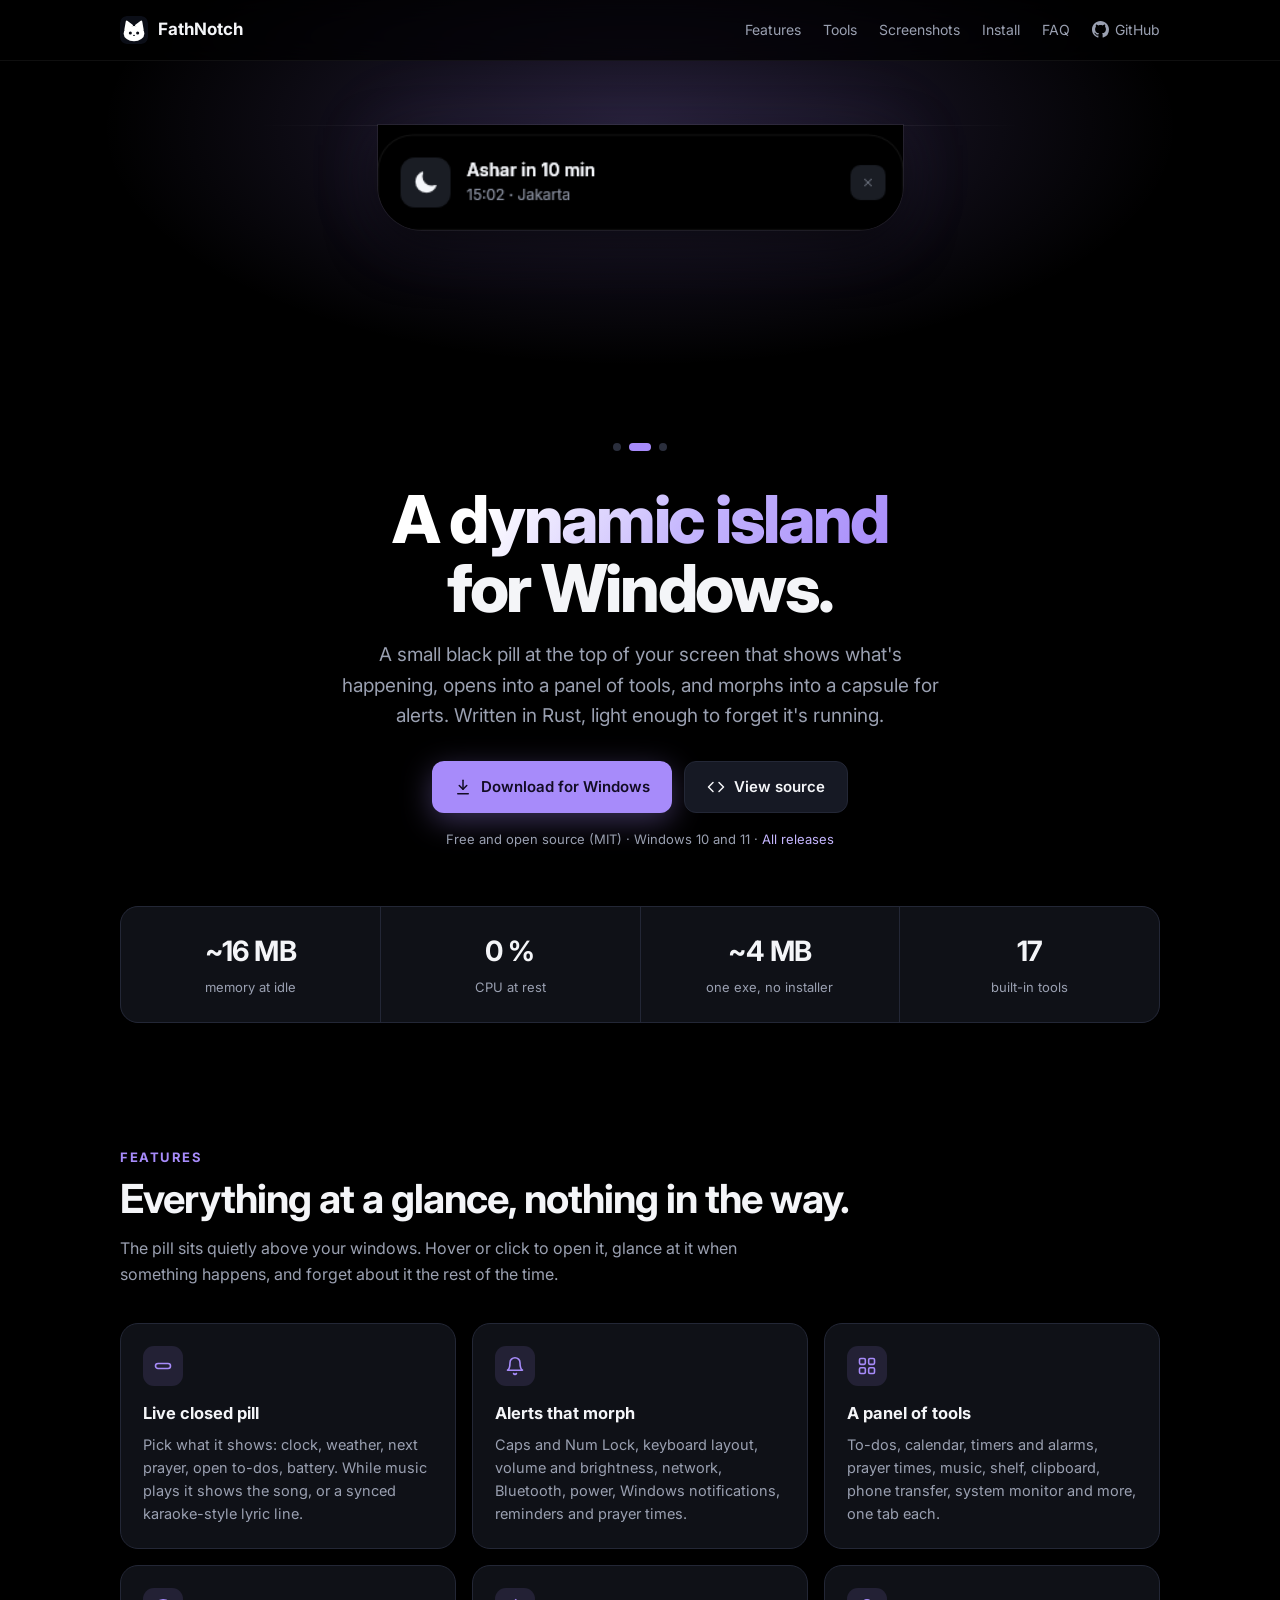
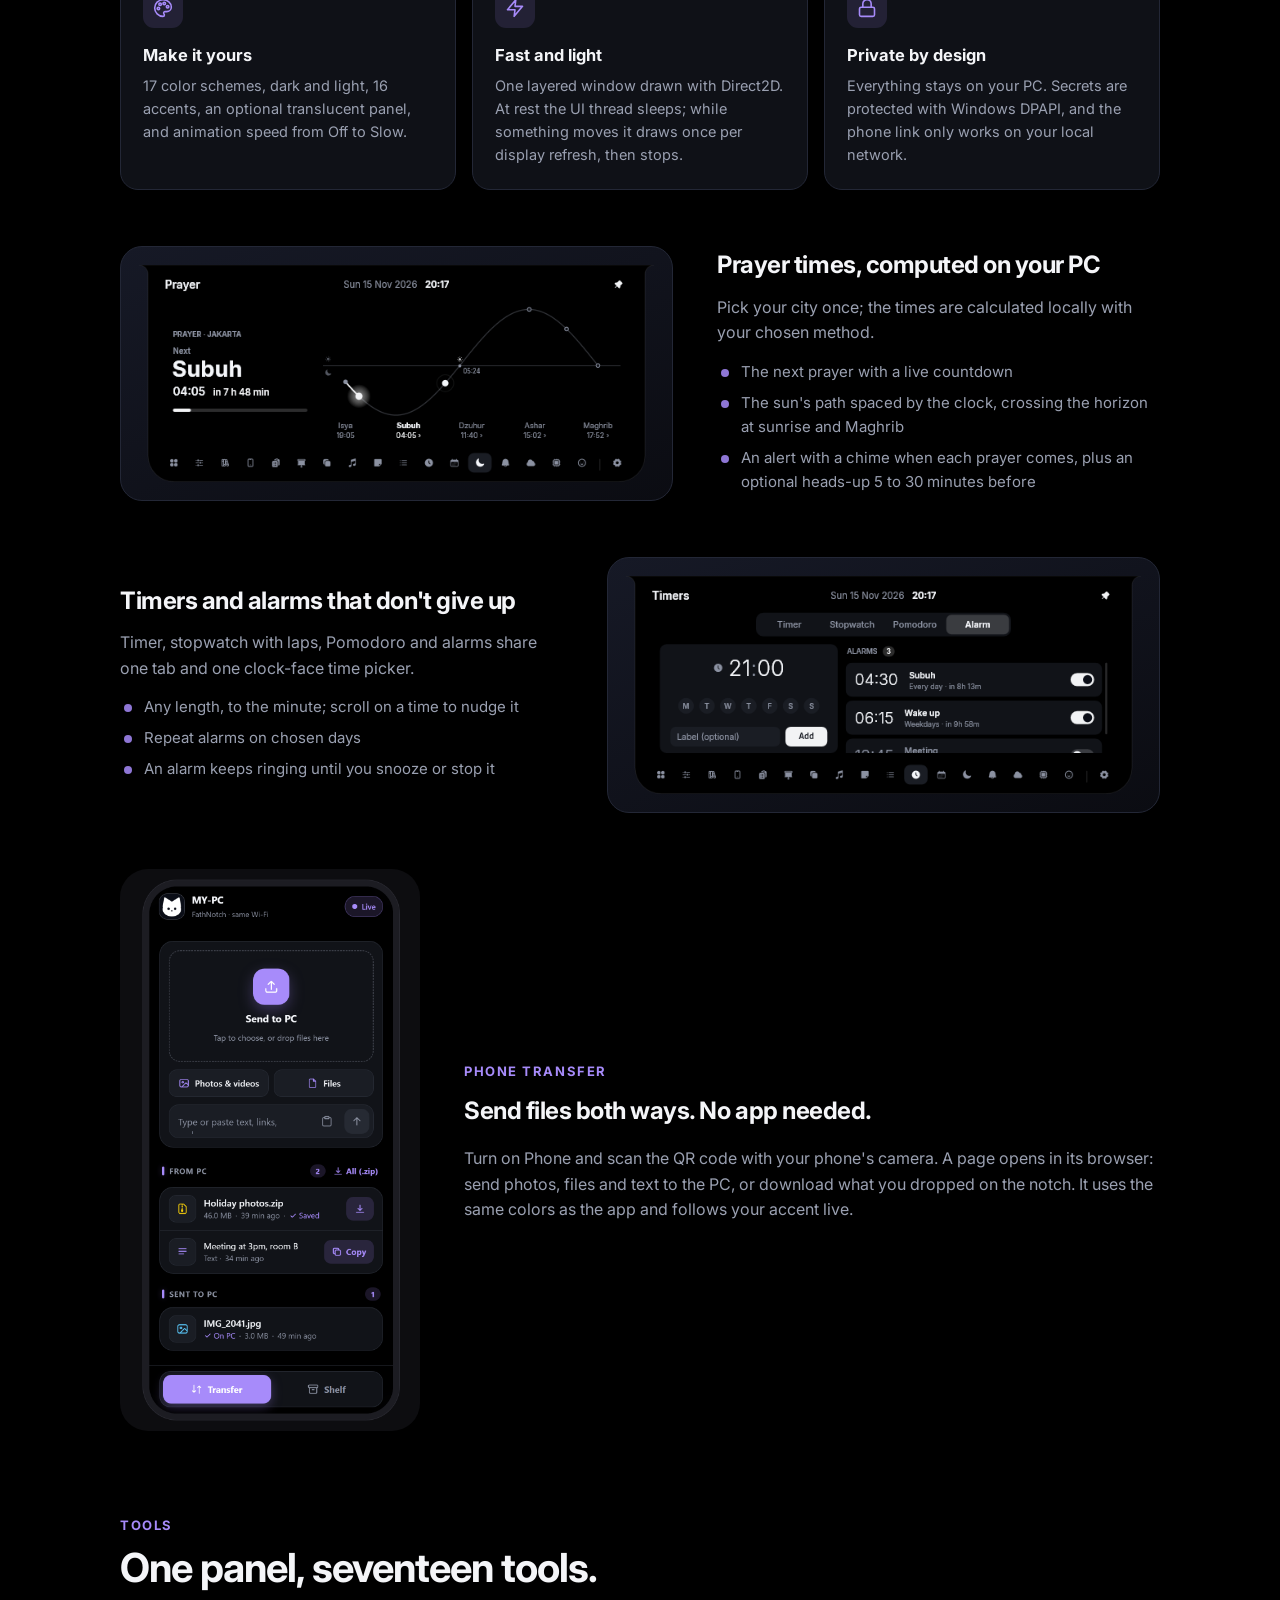
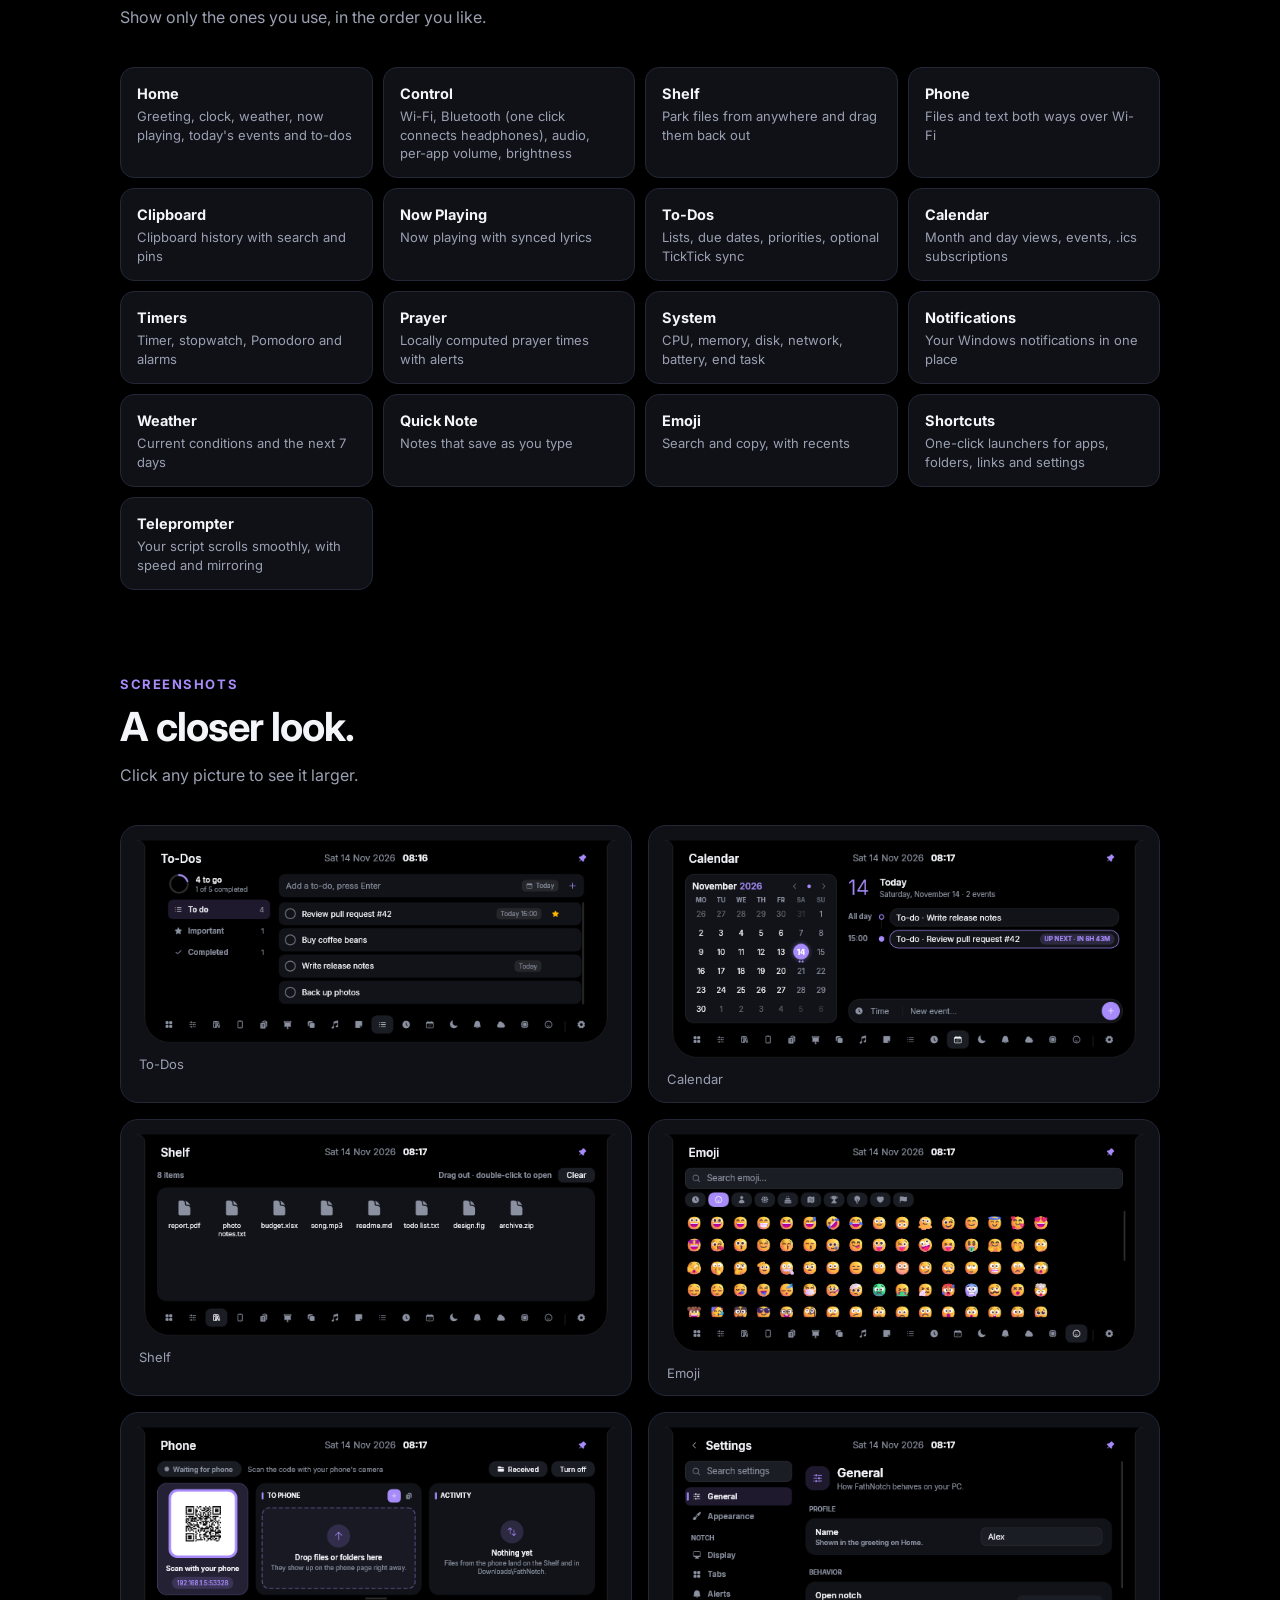
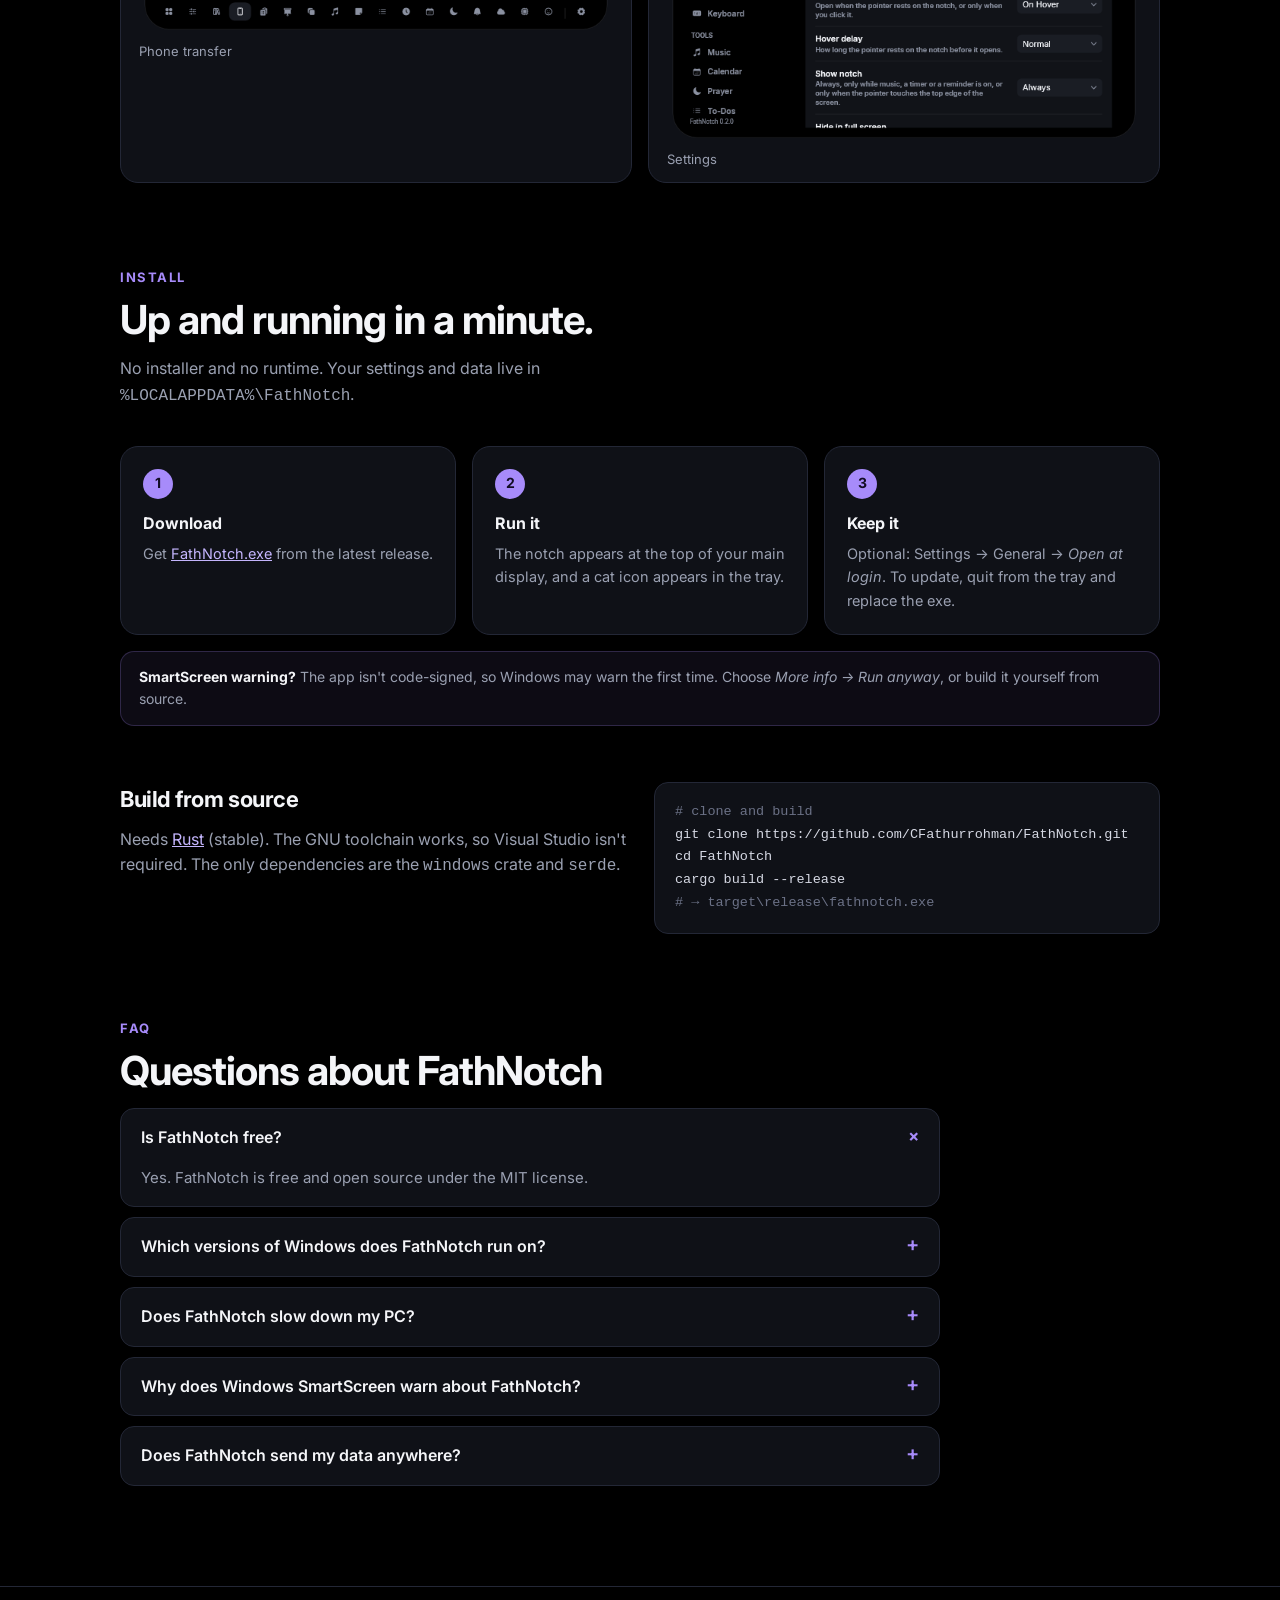
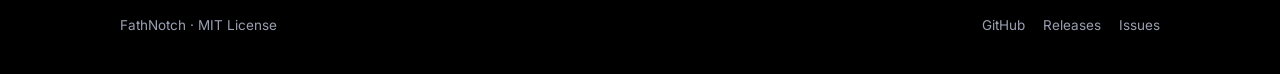
==== commit 11b30470: "Release v0.2.11 Co-Authored-By: Claude Opus 5.5 <noreply@anthropic.com>" ====
--- a/docs/index.html
+++ b/docs/index.html
@@ -40,7 +40,7 @@
   "downloadUrl": "https://github.com/CFathurrohman/FathNotch/releases/latest/download/FathNotch.exe",
   "applicationCategory": "UtilitiesApplication",
   "operatingSystem": "Windows 10, Windows 11",
-  "softwareVersion": "0.2.10",
+  "softwareVersion": "0.2.11",
   "fileSize": "4MB",
   "license": "https://opensource.org/licenses/MIT",
   "isAccessibleForFree": true,
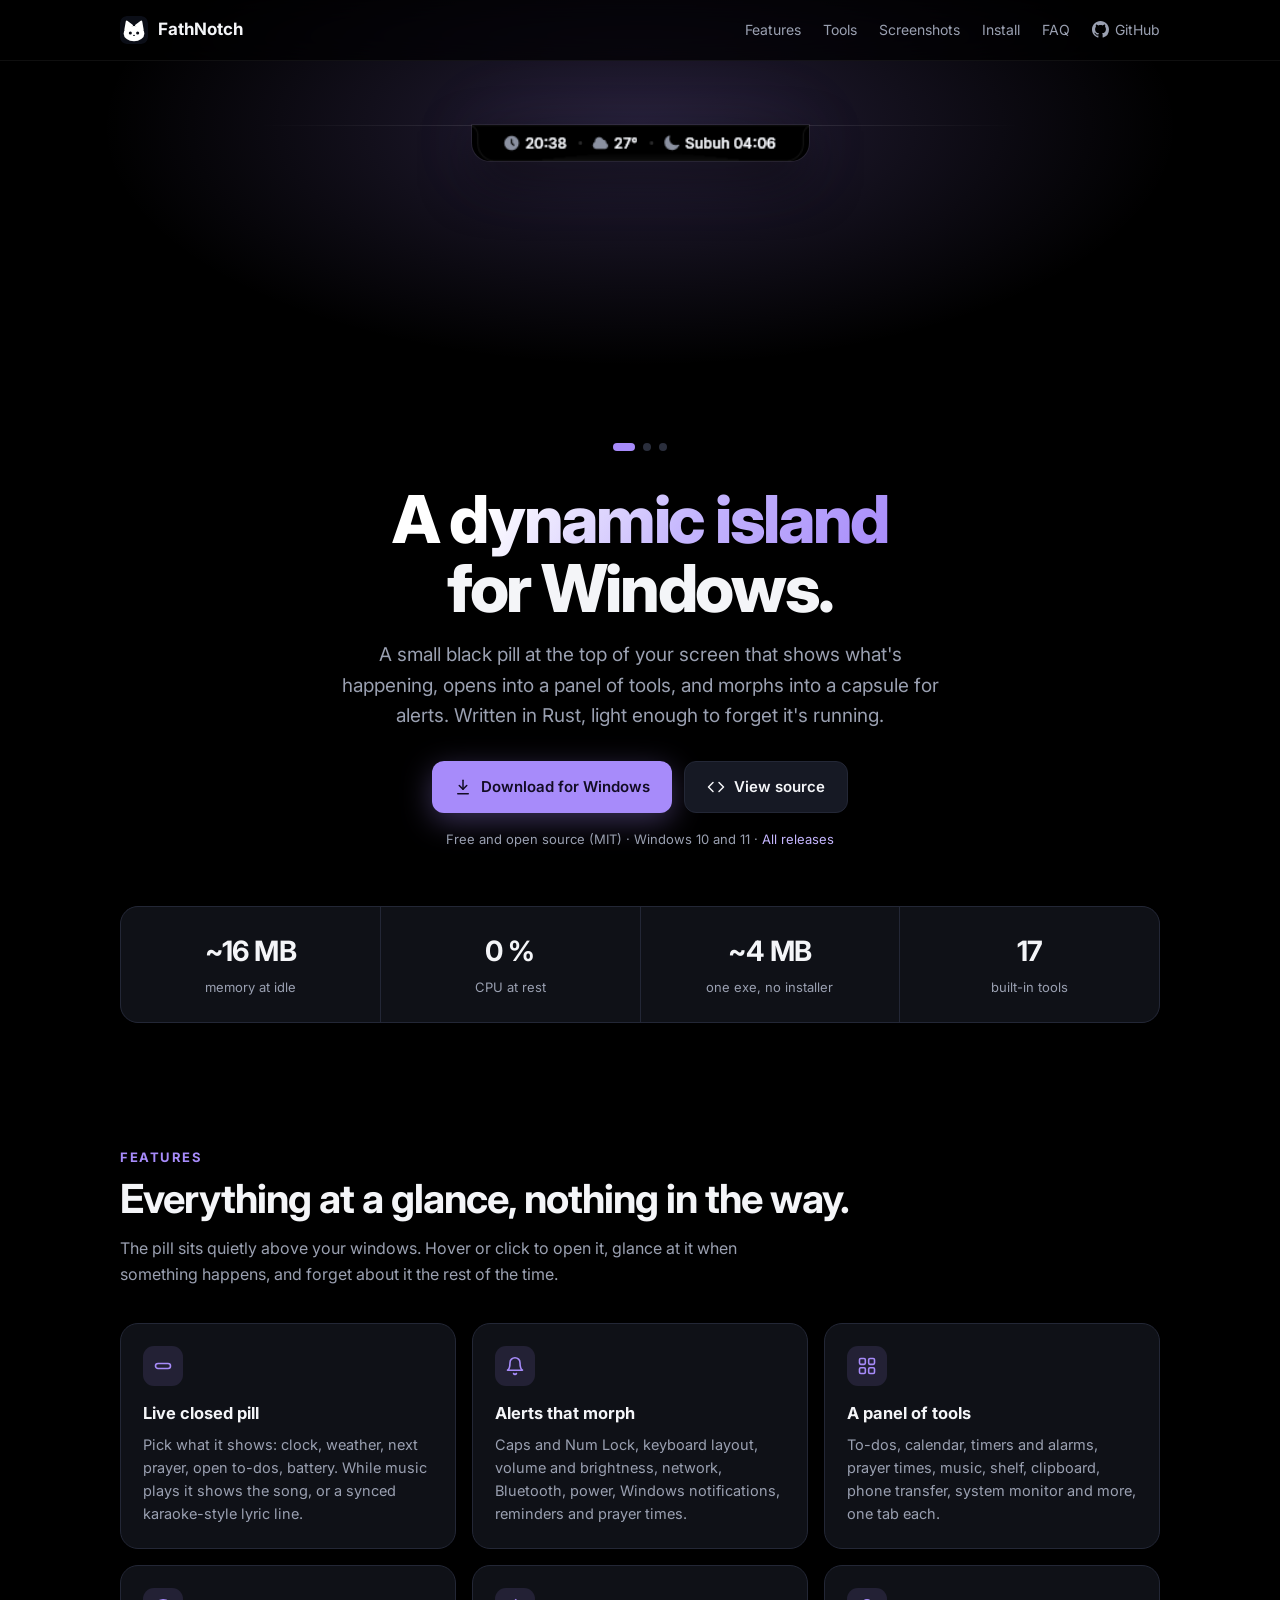
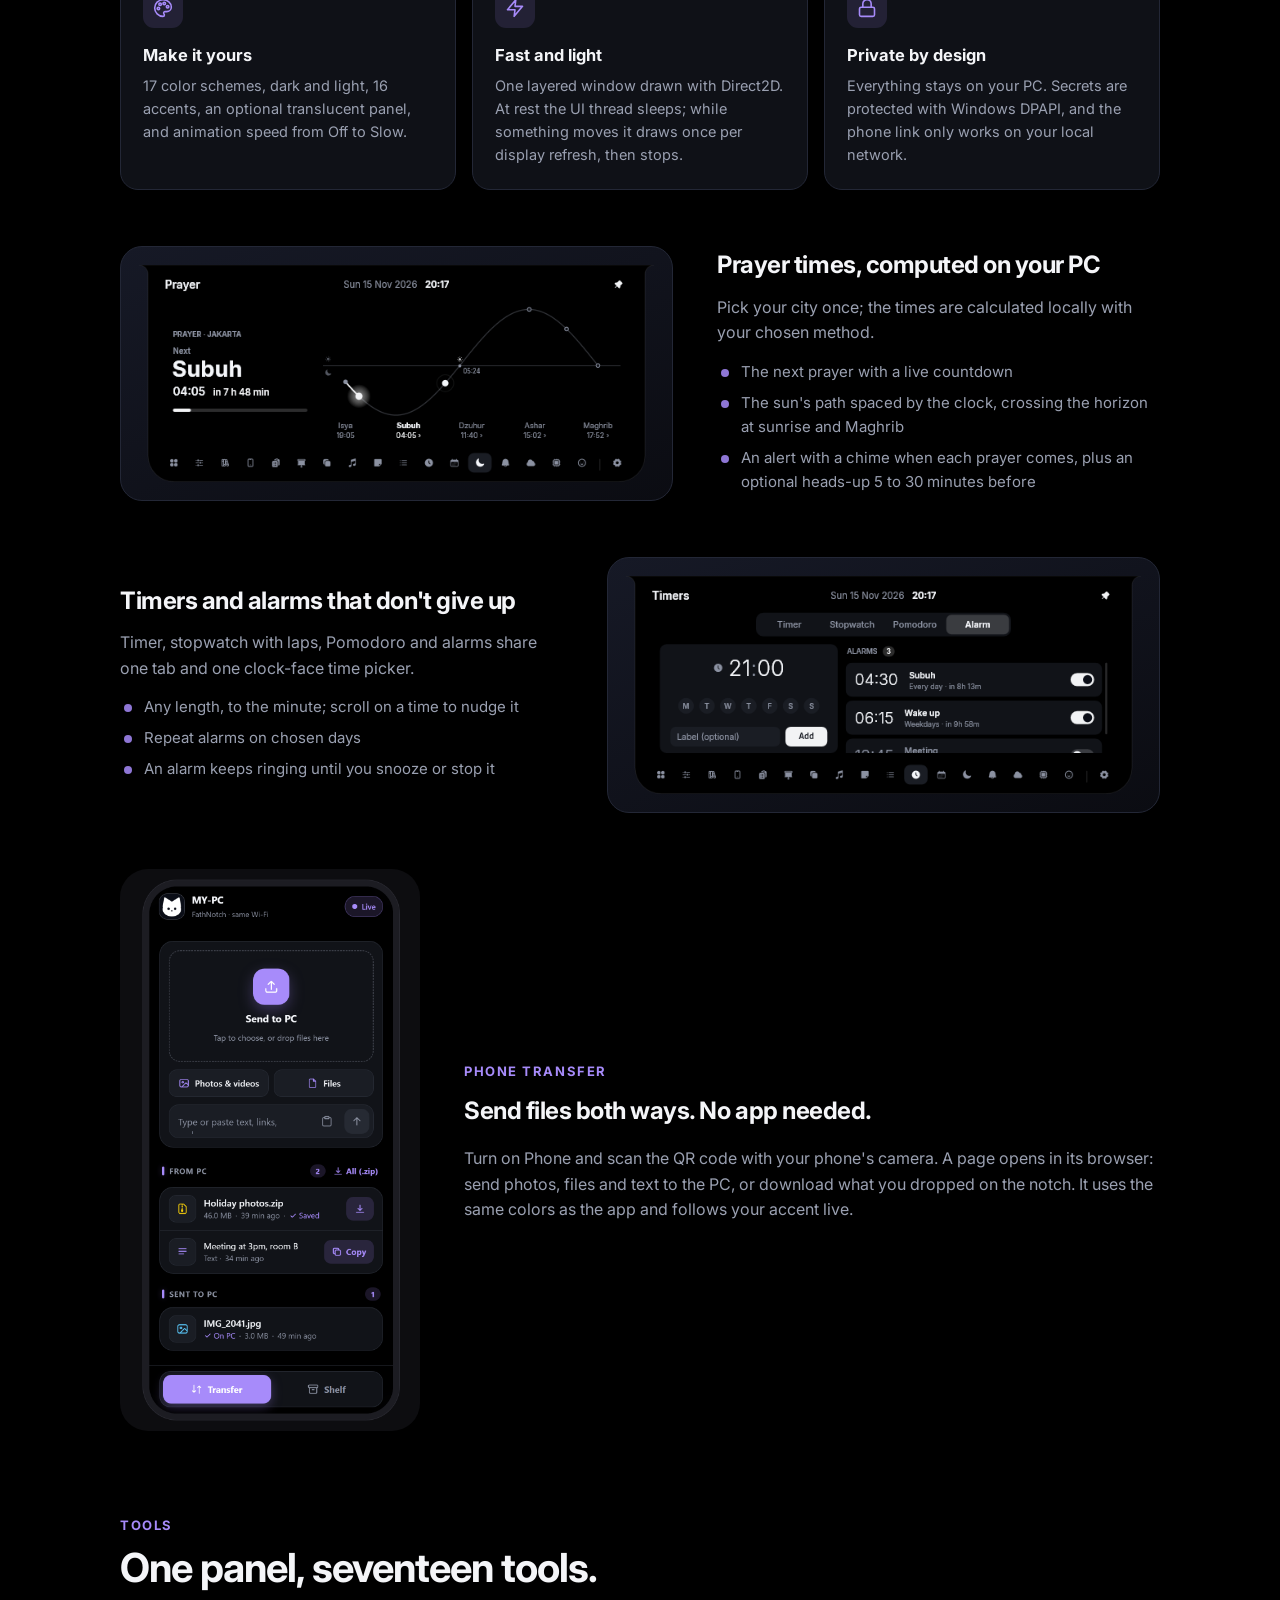
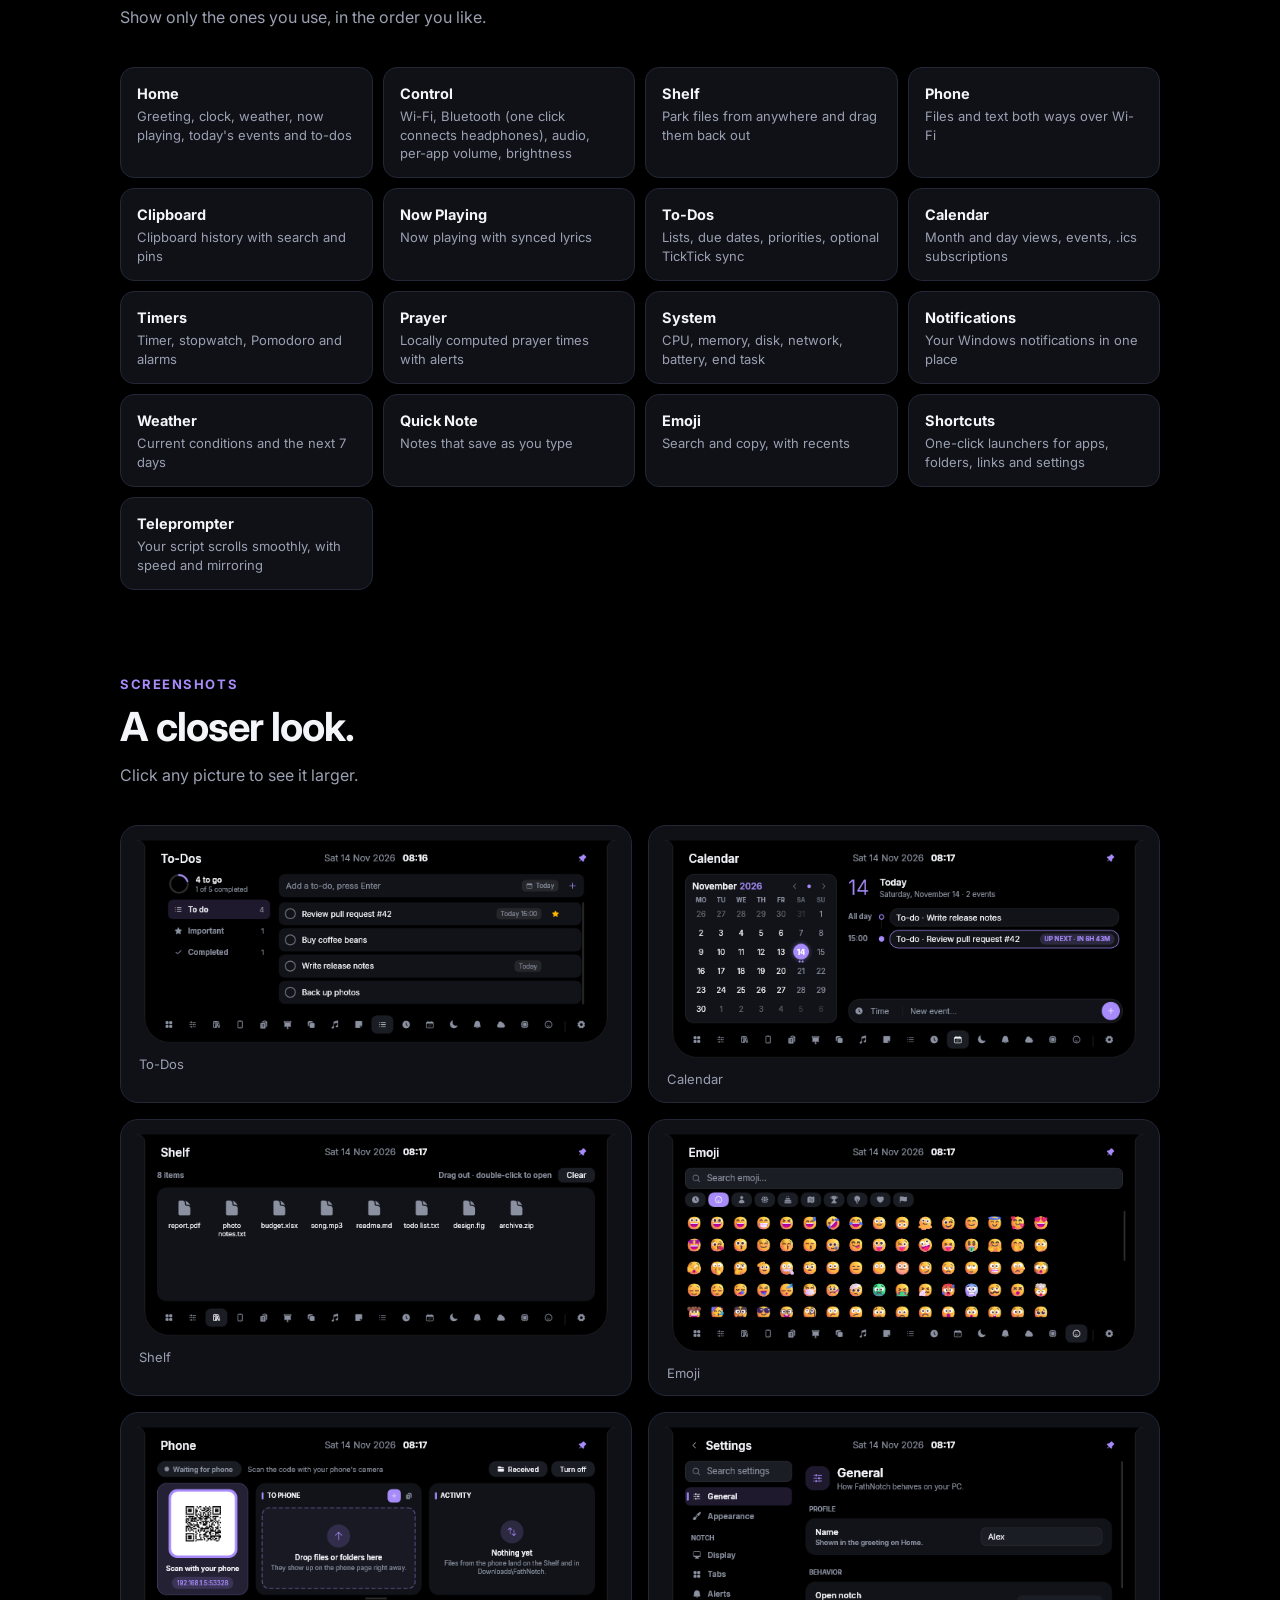
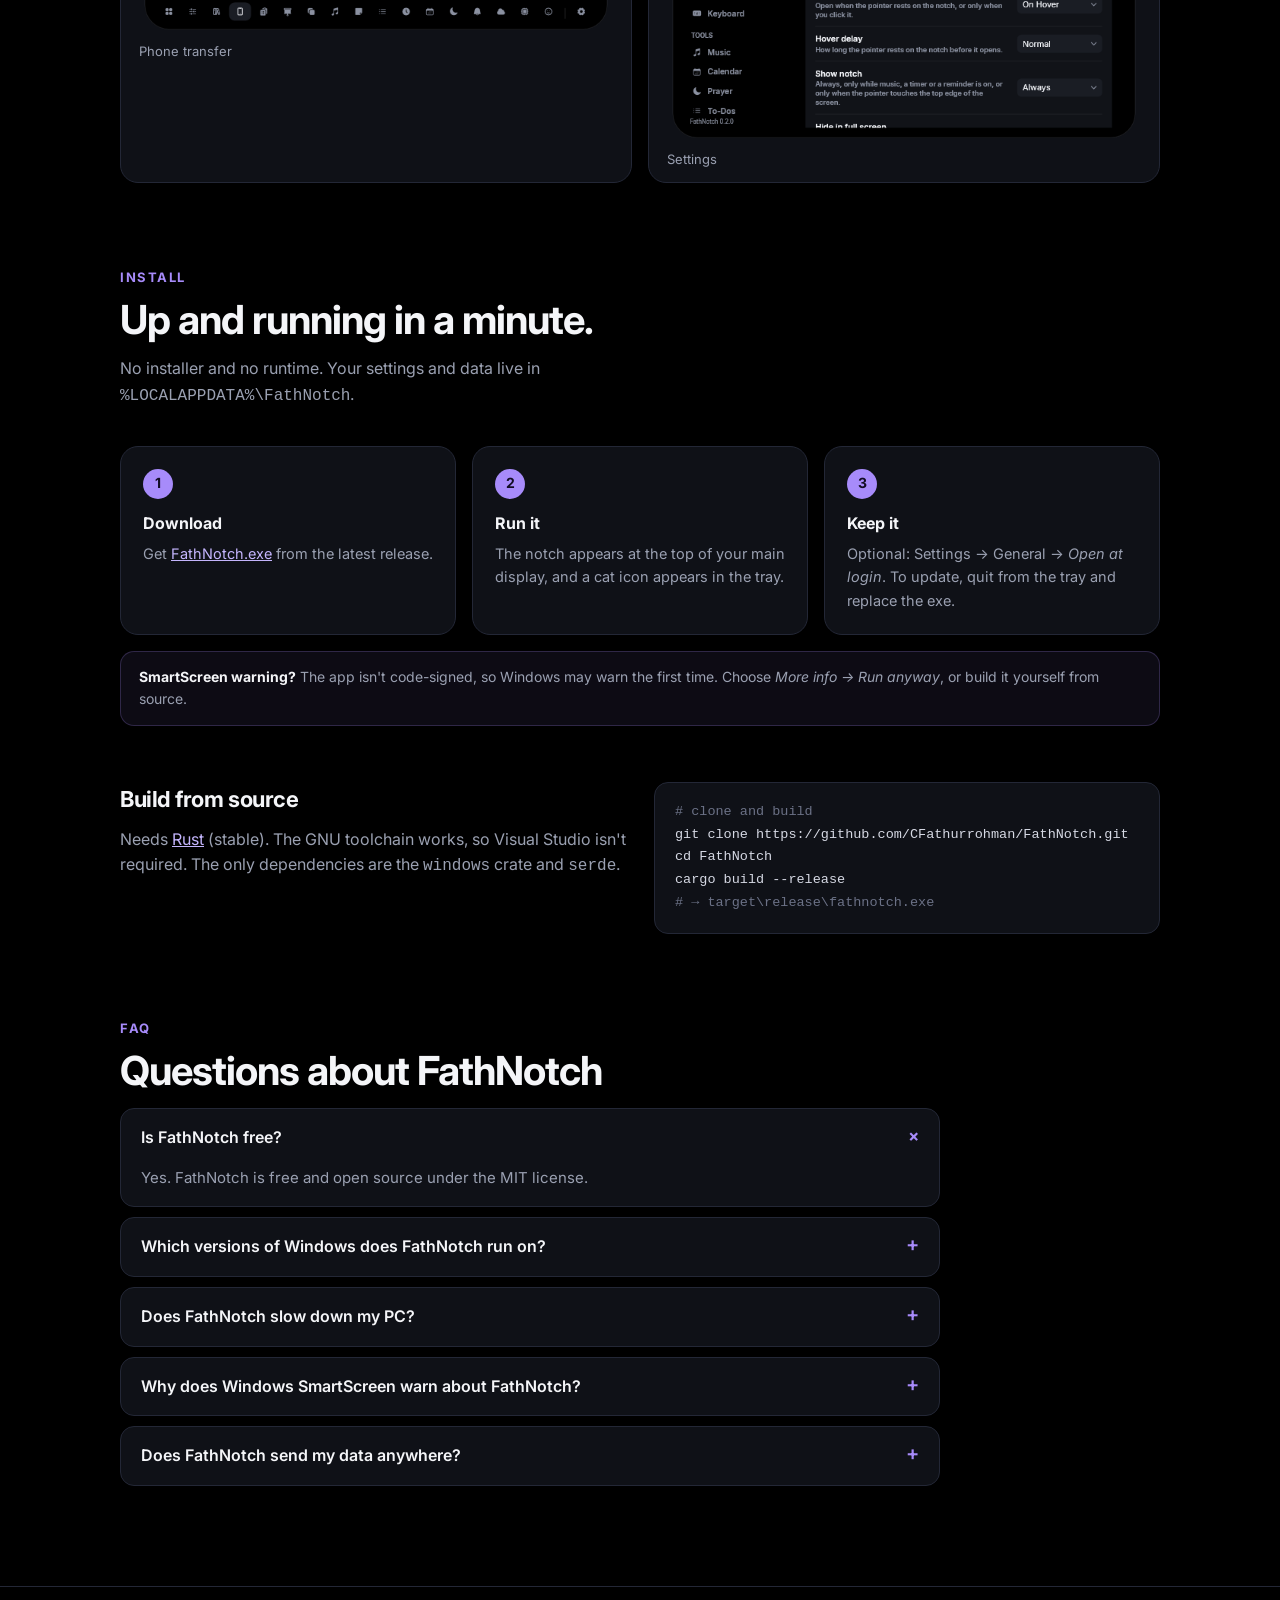
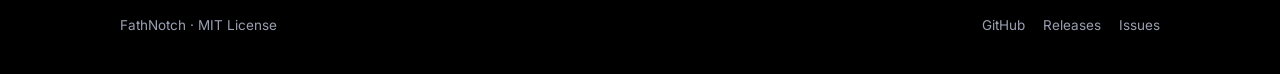
==== commit 992f8ba0: "Release v0.2.12 Co-Authored-By: Claude Opus 5.5 <noreply@anthropic.com>" ====
--- a/docs/index.html
+++ b/docs/index.html
@@ -40,7 +40,7 @@
   "downloadUrl": "https://github.com/CFathurrohman/FathNotch/releases/latest/download/FathNotch.exe",
   "applicationCategory": "UtilitiesApplication",
   "operatingSystem": "Windows 10, Windows 11",
-  "softwareVersion": "0.2.11",
+  "softwareVersion": "0.2.12",
   "fileSize": "4MB",
   "license": "https://opensource.org/licenses/MIT",
   "isAccessibleForFree": true,
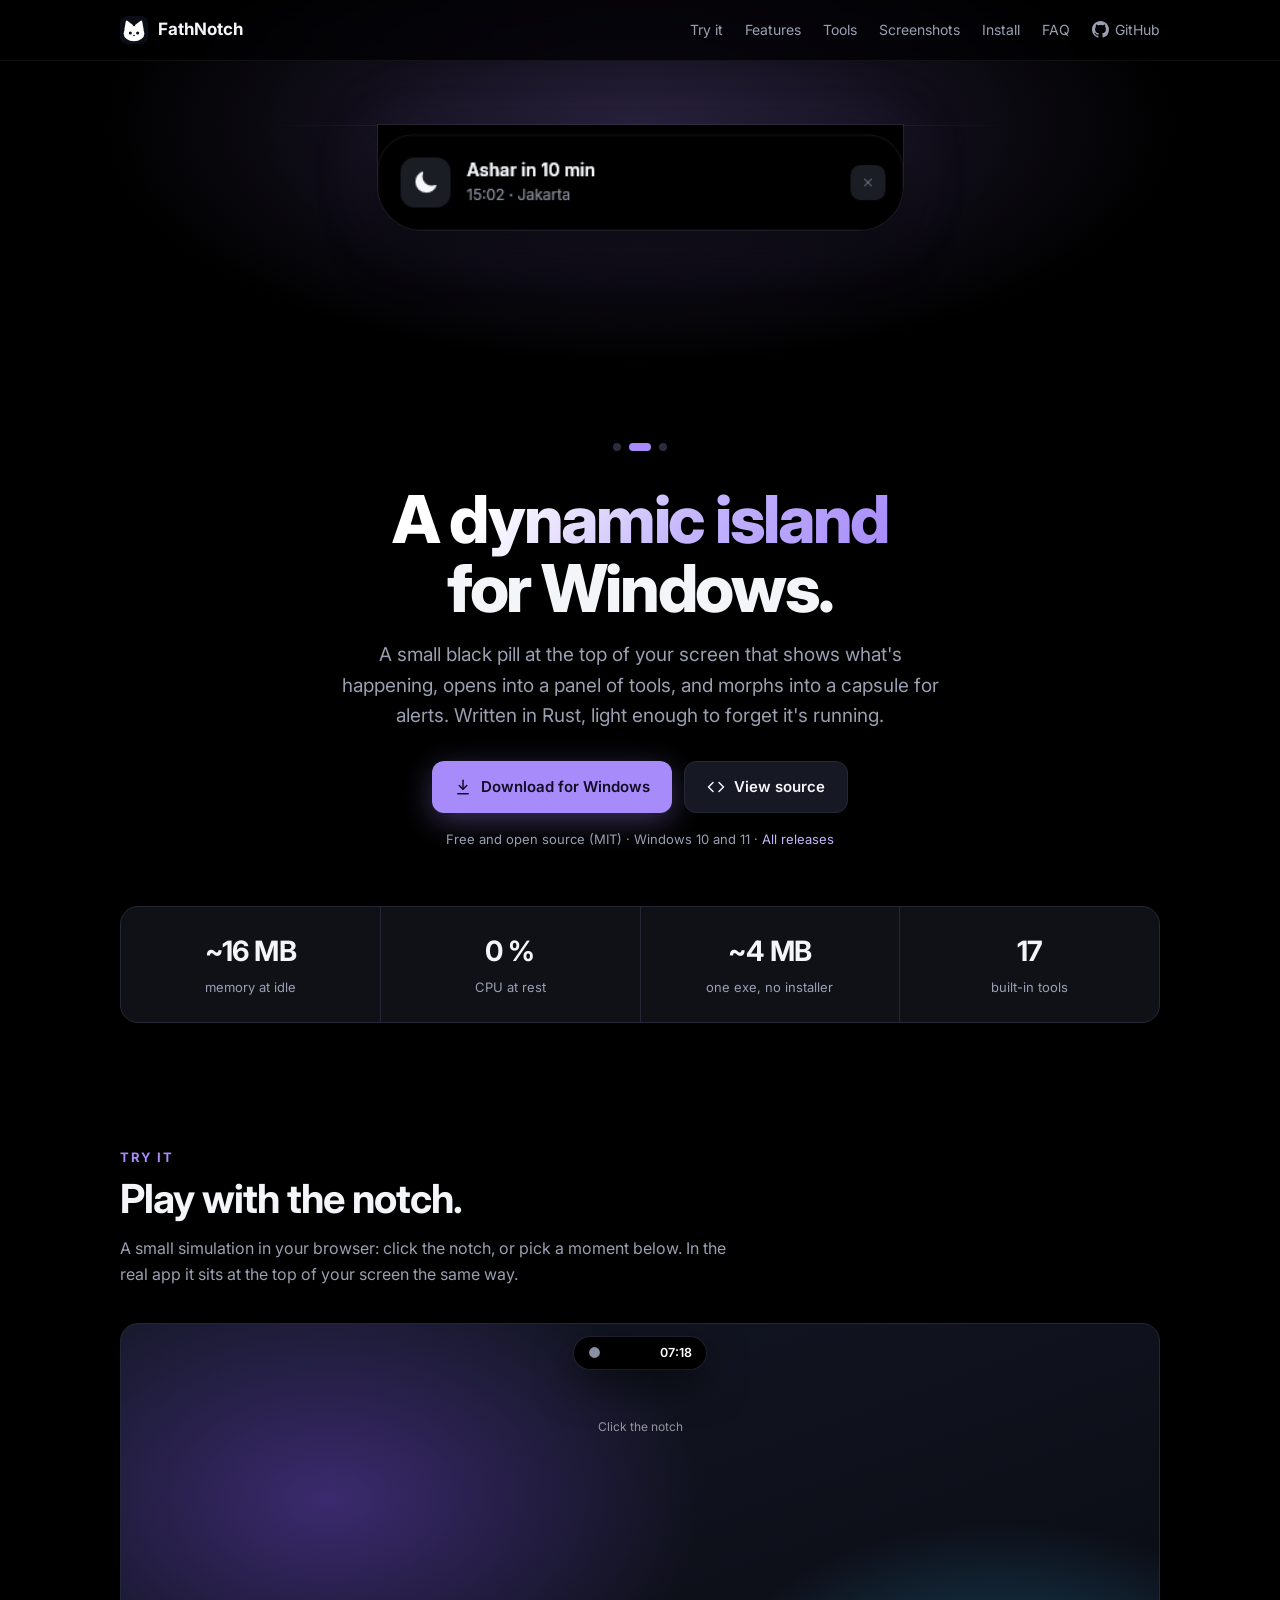
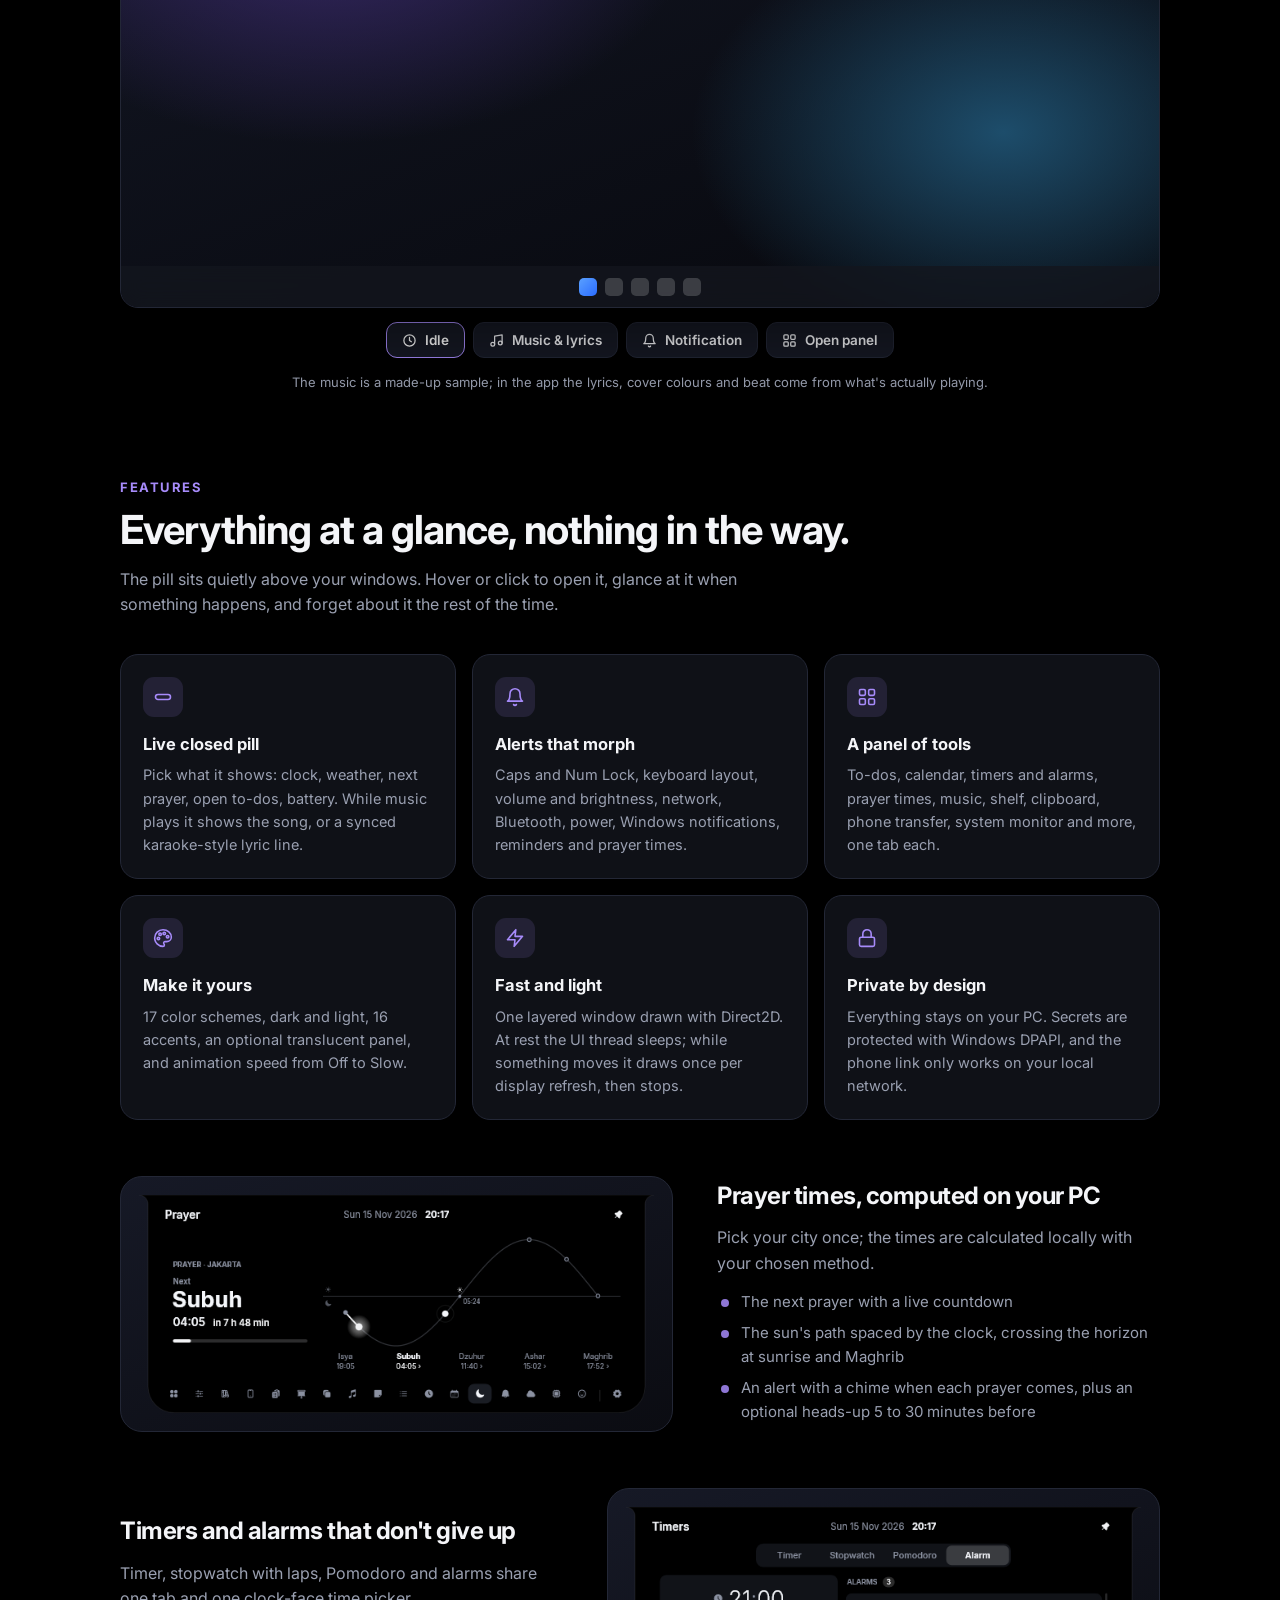
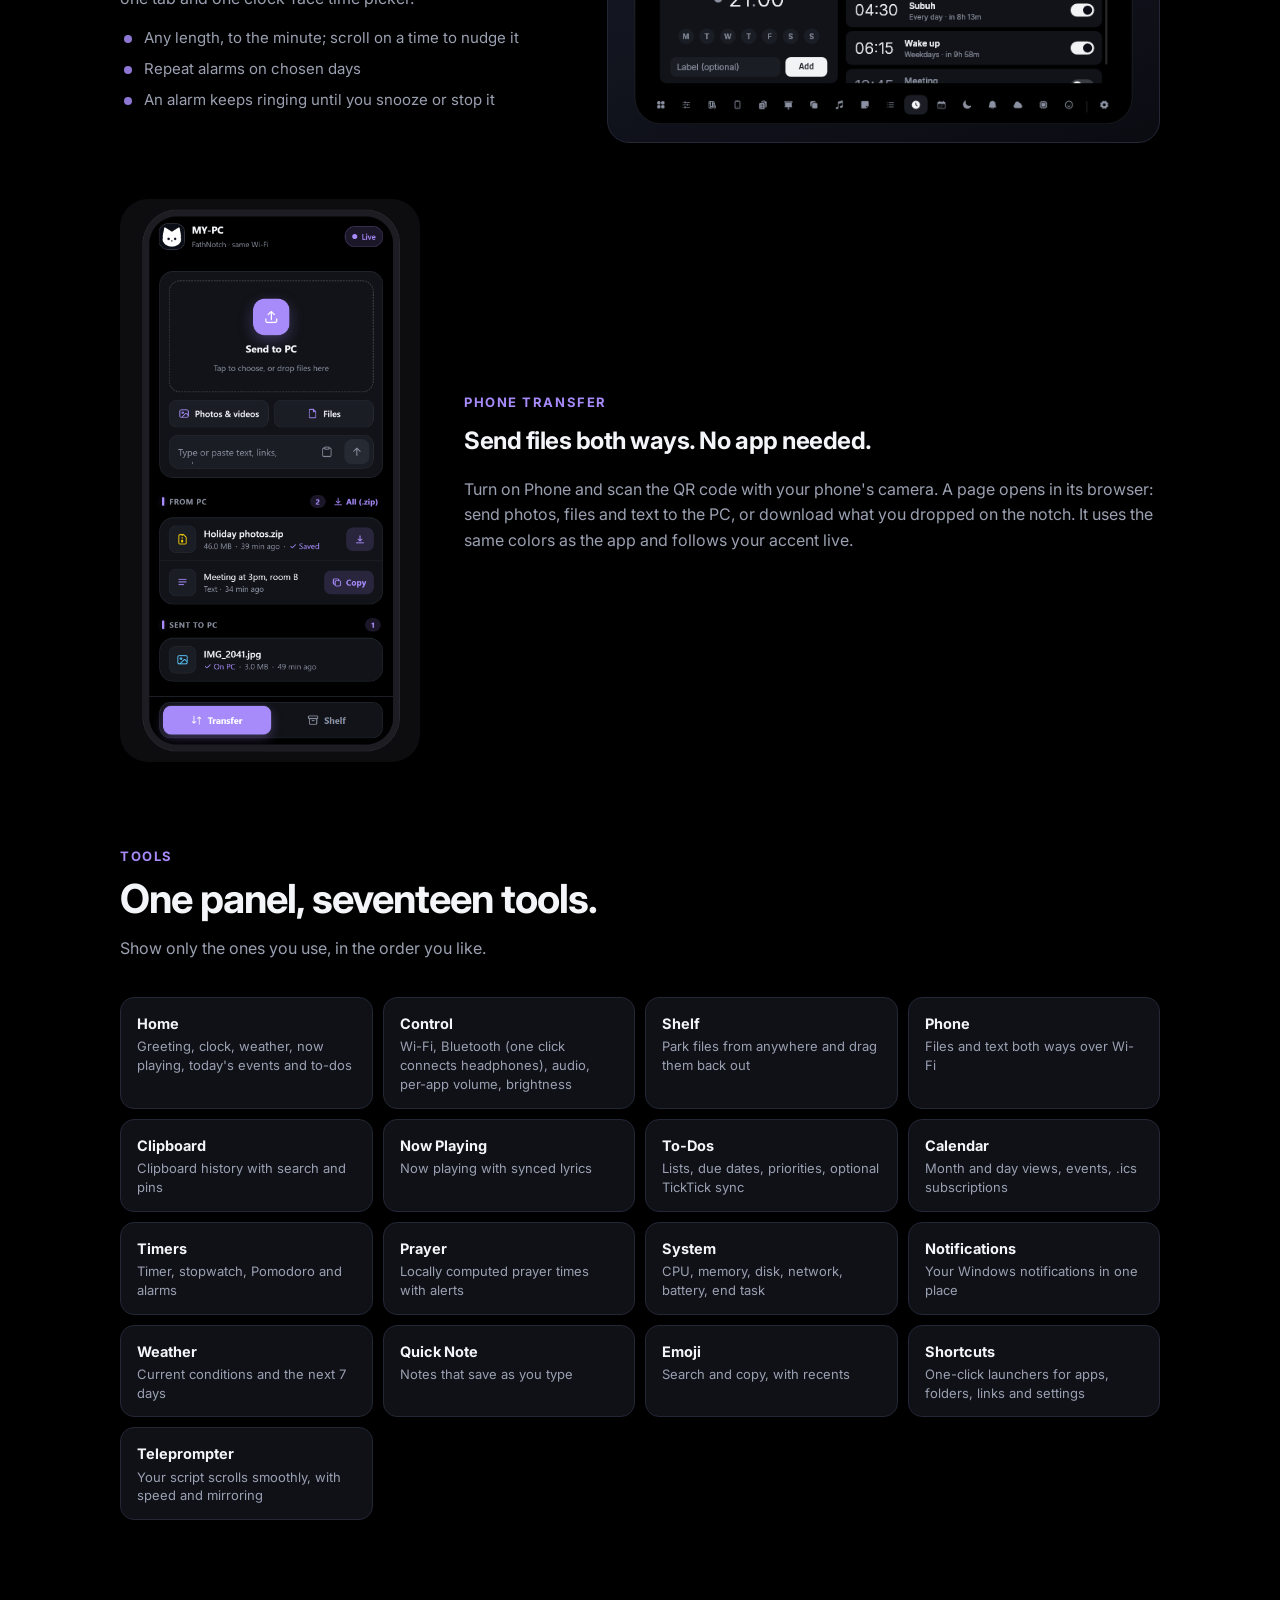
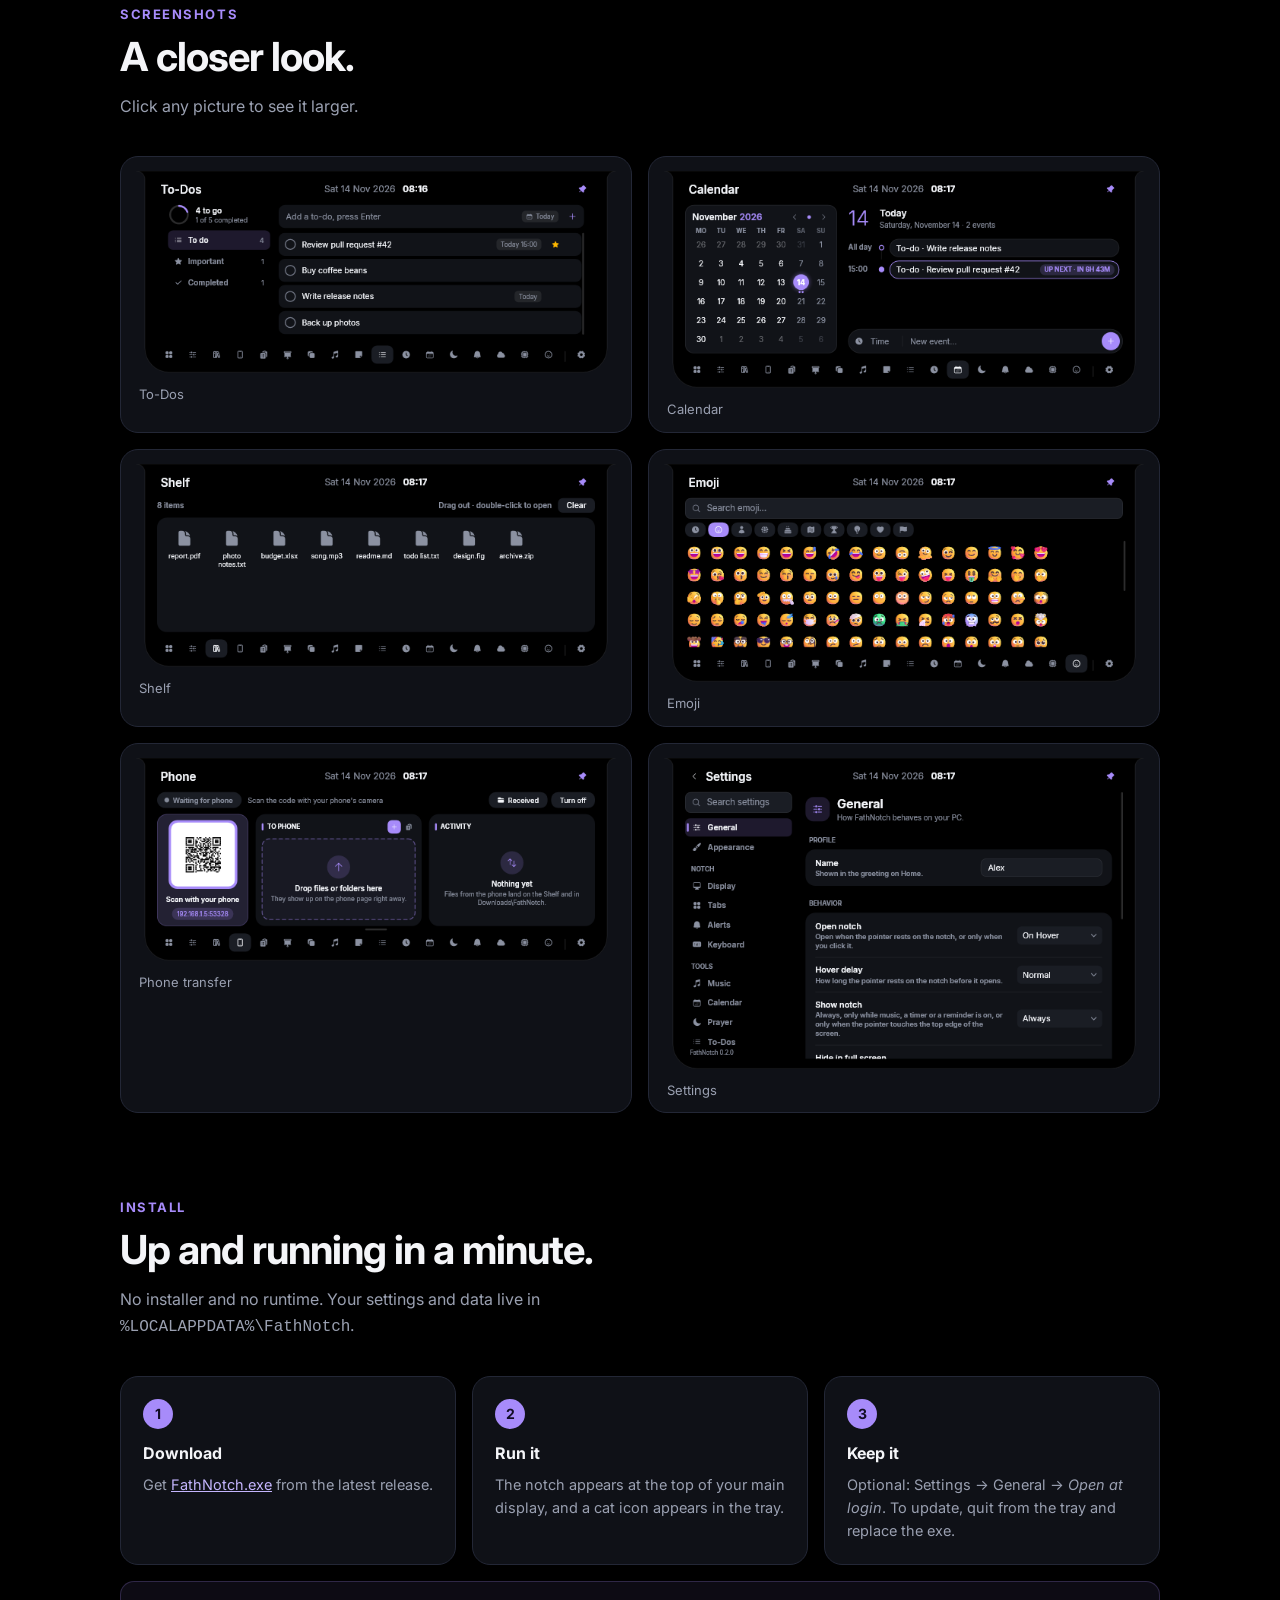
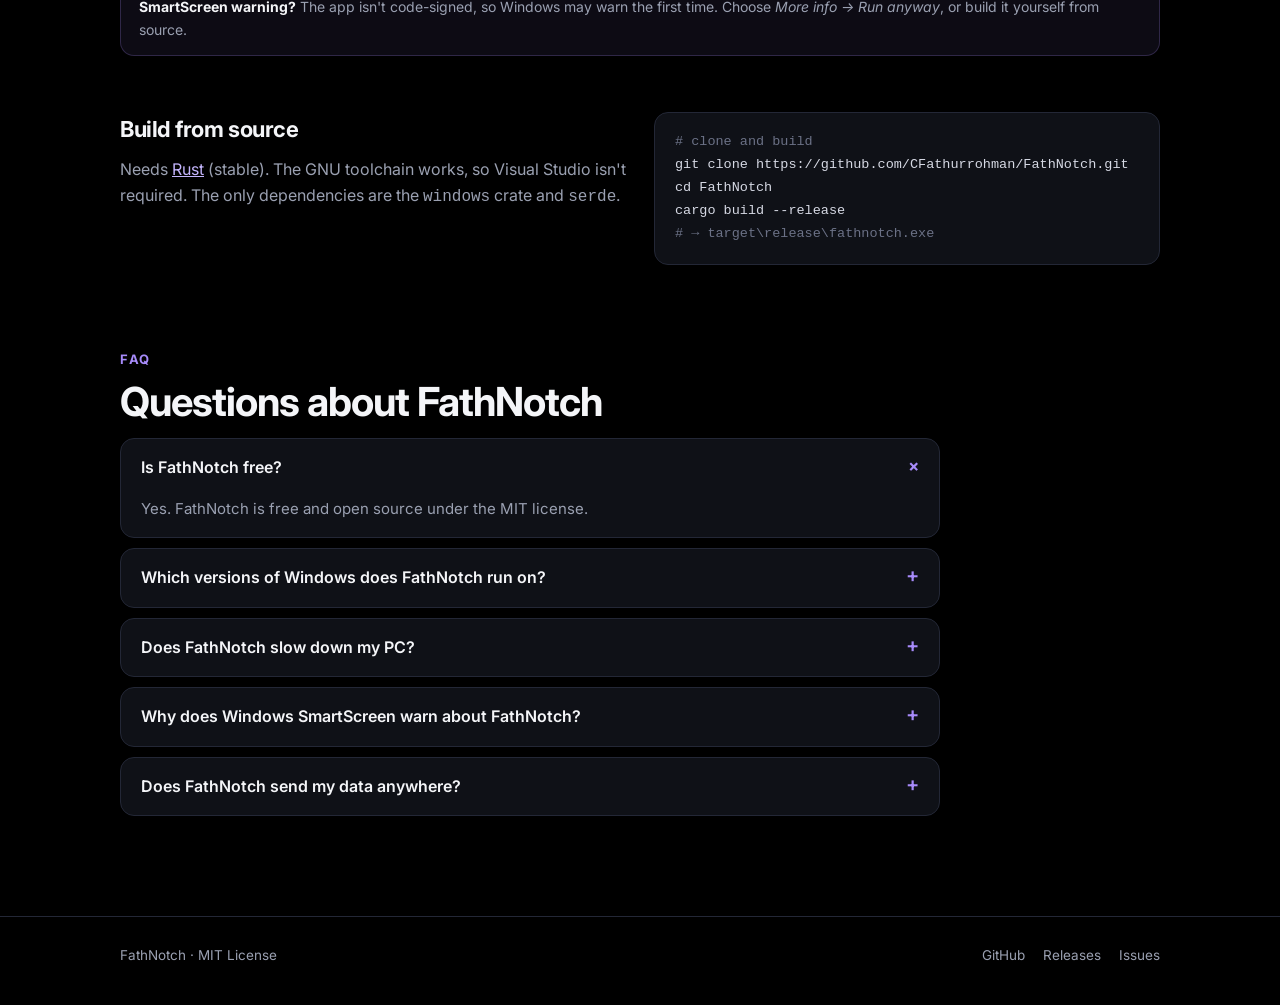
==== commit 31d441de: "Website: interactive notch simulator A 'Try it' section with a small desktop and a working notch: id" ====
--- a/docs/index.html
+++ b/docs/index.html
@@ -40,7 +40,7 @@
   "downloadUrl": "https://github.com/CFathurrohman/FathNotch/releases/latest/download/FathNotch.exe",
   "applicationCategory": "UtilitiesApplication",
   "operatingSystem": "Windows 10, Windows 11",
-  "softwareVersion": "0.2.12",
+  "softwareVersion": "0.2.13",
   "fileSize": "4MB",
   "license": "https://opensource.org/licenses/MIT",
   "isAccessibleForFree": true,
@@ -101,6 +101,7 @@
 <link rel="preconnect" href="https://fonts.googleapis.com">
 <link rel="preconnect" href="https://fonts.gstatic.com" crossorigin>
 <link href="https://fonts.googleapis.com/css2?family=Inter:wght@400;500;600;700;800&display=swap" rel="stylesheet">
+<link rel="stylesheet" href="sim.css">
 <style>
   :root {
     --bg: #000;
@@ -322,6 +323,7 @@
   <div class="wrap">
     <a class="brand" href="#"><img src="icon.svg" alt="">FathNotch</a>
     <nav>
+      <a href="#try">Try it</a>
       <a href="#features">Features</a>
       <a href="#tools">Tools</a>
       <a href="#screenshots">Screenshots</a>
@@ -374,6 +376,58 @@
       </div>
     </div>
   </div>
+
+  <section id="try">
+    <div class="wrap">
+      <p class="eyebrow reveal">Try it</p>
+      <h2 class="reveal">Play with the notch.</h2>
+      <p class="sec-lead reveal">A small simulation in your browser: click the notch, or pick a moment below. In the real app it sits at the top of your screen the same way.</p>
+      <div class="sim-wrap reveal">
+        <div class="sim-screen" id="simScreen">
+          <div class="sim-notch idle" id="simNotch" role="button" aria-label="FathNotch simulation">
+            <div class="st st-idle">
+              <svg viewBox="0 0 24 24" aria-hidden="true"><path d="M12 2a10 10 0 1 0 0 20 10 10 0 0 0 0-20zm1 10.6V6h-2v7.4l5 3 1-1.7-4-2.1z"/></svg>
+              <span id="simClock">12:00</span>
+            </div>
+            <div class="st st-music">
+              <canvas id="simAurora" aria-hidden="true"></canvas>
+              <span class="art"></span>
+              <div class="line" id="simLine">City lights are humming low<b id="simSung"></b></div>
+              <div class="eq" id="simEq"><span></span><span></span><span></span><span></span></div>
+            </div>
+            <div class="st st-alert">
+              <div class="tile"><svg viewBox="0 0 24 24" aria-hidden="true"><path d="M9.5 1.7a.75.75 0 0 1 .2.8A8.3 8.3 0 0 0 9 6a9 9 0 0 0 9 9 8.3 8.3 0 0 0 3.5-.7.75.75 0 0 1 1 1A10.5 10.5 0 1 1 8.7 1.6a.75.75 0 0 1 .8.1z"/></svg></div>
+              <div class="tx">Ashar in 10 min<small>15:02 · Jakarta</small></div>
+              <div class="x">✕</div>
+            </div>
+            <div class="st st-open">
+              <div class="head"><b>FathNotch</b><span>Click a tab · click outside to close</span></div>
+              <div class="body" id="simBody"><img id="simPanelImg" src="images/prayer.png" alt="Prayer tab"></div>
+              <div class="tabs" id="simTabs">
+                <button data-img="images/prayer.png" aria-label="Prayer"><svg viewBox="0 0 24 24"><path d="M21 12.8A9 9 0 1 1 11.2 3a7 7 0 0 0 9.8 9.8z"/></svg></button>
+                <button data-img="images/alarm.png" aria-label="Timers"><svg viewBox="0 0 24 24"><circle cx="12" cy="12" r="9"/><path d="M12 7v5l3 2"/></svg></button>
+                <button data-img="images/todos.png" aria-label="To-Dos"><svg viewBox="0 0 24 24"><path d="M9 6h11M9 12h11M9 18h11M4 6h.01M4 12h.01M4 18h.01"/></svg></button>
+                <button data-img="images/calendar.png" aria-label="Calendar"><svg viewBox="0 0 24 24"><rect x="3" y="5" width="18" height="16" rx="2"/><path d="M16 3v4M8 3v4M3 10h18"/></svg></button>
+                <button data-img="images/shelf.png" aria-label="Shelf"><svg viewBox="0 0 24 24"><path d="M3 7h18v13H3zM3 7l2-4h14l2 4M9 11h6"/></svg></button>
+                <button data-img="images/emoji.png" aria-label="Emoji"><svg viewBox="0 0 24 24"><circle cx="12" cy="12" r="9"/><path d="M8 14s1.5 2 4 2 4-2 4-2M9 9h.01M15 9h.01"/></svg></button>
+                <button data-img="images/phone.png" aria-label="Phone"><svg viewBox="0 0 24 24"><rect x="7" y="2" width="10" height="20" rx="2"/><path d="M11 18h2"/></svg></button>
+                <button data-img="images/settings.png" aria-label="Settings"><svg viewBox="0 0 24 24"><circle cx="12" cy="12" r="3"/><path d="M19.4 15a1.7 1.7 0 0 0 .3 1.8l.1.1a2 2 0 1 1-2.8 2.8l-.1-.1a1.7 1.7 0 0 0-1.8-.3 1.7 1.7 0 0 0-1 1.5V21a2 2 0 1 1-4 0v-.1a1.7 1.7 0 0 0-1.1-1.5 1.7 1.7 0 0 0-1.8.3l-.1.1a2 2 0 1 1-2.8-2.8l.1-.1a1.7 1.7 0 0 0 .3-1.8 1.7 1.7 0 0 0-1.5-1H3a2 2 0 1 1 0-4h.1a1.7 1.7 0 0 0 1.5-1.1 1.7 1.7 0 0 0-.3-1.8l-.1-.1a2 2 0 1 1 2.8-2.8l.1.1a1.7 1.7 0 0 0 1.8.3H9a1.7 1.7 0 0 0 1-1.5V3a2 2 0 1 1 4 0v.1a1.7 1.7 0 0 0 1 1.5 1.7 1.7 0 0 0 1.8-.3l.1-.1a2 2 0 1 1 2.8 2.8l-.1.1a1.7 1.7 0 0 0-.3 1.8V9a1.7 1.7 0 0 0 1.5 1H21a2 2 0 1 1 0 4h-.1a1.7 1.7 0 0 0-1.5 1z"/></svg></button>
+              </div>
+            </div>
+          </div>
+          <div class="sim-hint" id="simHint">Click the notch</div>
+          <div class="sim-taskbar"><i></i><i></i><i></i><i></i><i></i></div>
+        </div>
+        <div class="sim-controls">
+          <button data-state="idle"><svg viewBox="0 0 24 24"><circle cx="12" cy="12" r="9"/><path d="M12 7v5l3 2"/></svg>Idle</button>
+          <button data-state="music"><svg viewBox="0 0 24 24"><path d="M9 18V5l12-2v13"/><circle cx="6" cy="18" r="3"/><circle cx="18" cy="16" r="3"/></svg>Music &amp; lyrics</button>
+          <button data-state="alert"><svg viewBox="0 0 24 24"><path d="M6 8a6 6 0 0 1 12 0c0 7 3 9 3 9H3s3-2 3-9"/><path d="M10.3 21a1.94 1.94 0 0 0 3.4 0"/></svg>Notification</button>
+          <button data-state="open"><svg viewBox="0 0 24 24"><rect x="3" y="3" width="7" height="7" rx="1.5"/><rect x="14" y="3" width="7" height="7" rx="1.5"/><rect x="3" y="14" width="7" height="7" rx="1.5"/><rect x="14" y="14" width="7" height="7" rx="1.5"/></svg>Open panel</button>
+        </div>
+        <p class="sim-note">The music is a made-up sample; in the app the lyrics, cover colours and beat come from what's actually playing.</p>
+      </div>
+    </div>
+  </section>
 
   <section id="features">
     <div class="wrap">
@@ -592,5 +646,6 @@
     addEventListener('keydown', e => { if (e.key === 'Escape') lb.classList.remove('open'); });
   })();
 </script>
+<script src="sim.js"></script>
 </body>
 </html>
--- a/docs/sim.css
+++ b/docs/sim.css
@@ -0,0 +1,85 @@
+/* "Try it" simulator: a small desktop with a working FathNotch on top. */
+.sim-wrap { display: grid; gap: 14px; }
+.sim-screen {
+  position: relative; width: 100%; aspect-ratio: 16 / 9; border-radius: 18px; overflow: hidden;
+  border: 1px solid var(--line); box-shadow: 0 30px 70px rgba(0, 0, 0, .5);
+  background:
+    radial-gradient(60% 70% at 20% 30%, #3b2a6e 0%, transparent 60%),
+    radial-gradient(50% 60% at 85% 70%, #1d4d6b 0%, transparent 60%),
+    linear-gradient(160deg, #141826, #07080d);
+  user-select: none; -webkit-user-select: none;
+}
+.sim-taskbar {
+  position: absolute; left: 0; right: 0; bottom: 0; height: 7%; min-height: 26px;
+  background: rgba(20, 22, 30, .78); backdrop-filter: blur(10px); -webkit-backdrop-filter: blur(10px);
+  display: flex; align-items: center; justify-content: center; gap: 8px;
+}
+.sim-taskbar i { width: 18px; height: 18px; border-radius: 5px; background: rgba(255, 255, 255, .18); display: block; }
+.sim-taskbar i:first-child { background: linear-gradient(135deg, #5aa0ff, #2b6cff); }
+
+/* The notch: one black shape that changes size; the states fade in and out inside it. */
+.sim-notch {
+  position: absolute; top: 2.2%; left: 50%; transform: translateX(-50%);
+  width: 132px; height: 32px; border-radius: 16px; background: #000; overflow: hidden; cursor: pointer;
+  box-shadow: 0 0 0 1px rgba(255, 255, 255, .06), 0 14px 40px rgba(0, 0, 0, .55);
+  transition: width .55s cubic-bezier(.32, 1.3, .45, 1), height .55s cubic-bezier(.32, 1.3, .45, 1), border-radius .55s cubic-bezier(.32, 1.3, .45, 1);
+  font: 600 12.5px/1 Inter, system-ui, sans-serif; color: #fff;
+}
+.sim-notch > .st { position: absolute; inset: 0; opacity: 0; pointer-events: none; transition: opacity .25s ease; }
+.sim-notch.idle > .st-idle, .sim-notch.music > .st-music, .sim-notch.alert > .st-alert, .sim-notch.open > .st-open { opacity: 1; pointer-events: auto; transition-delay: .18s; }
+
+.st-idle { display: flex; align-items: center; justify-content: space-between; padding: 0 14px; }
+.st-idle svg { width: 13px; height: 13px; fill: #8a90a2; }
+
+.sim-notch.music { width: min(380px, 78%); }
+.st-music { display: flex; align-items: center; gap: 10px; padding: 0 12px; }
+.st-music canvas { position: absolute; inset: 0; width: 100%; height: 100%; pointer-events: none; }
+.st-music .art { position: relative; width: 22px; height: 22px; border-radius: 6px; flex: none; background: linear-gradient(135deg, #ff7aa8, #7a5cff 55%, #2bd2ff); }
+.st-music .line { position: relative; flex: 1; white-space: nowrap; overflow: hidden; color: rgba(255, 255, 255, .42); }
+.st-music .line b { position: absolute; left: 0; top: 0; color: #fff; font-weight: 600; white-space: nowrap; overflow: hidden; width: 0; }
+.st-music .eq { position: relative; display: flex; gap: 2.5px; align-items: center; height: 14px; }
+.st-music .eq span { width: 2.5px; border-radius: 2px; background: #c9b8ff; height: 4px; transition: height .12s ease; }
+
+.sim-notch.alert { width: min(360px, 76%); height: 62px; border-radius: 31px; }
+.st-alert { display: flex; align-items: center; gap: 12px; padding: 0 16px; }
+.st-alert .tile { width: 36px; height: 36px; border-radius: 10px; background: #1b1e29; display: grid; place-items: center; flex: none; }
+.st-alert .tile svg { width: 18px; height: 18px; fill: #fff; }
+.st-alert .tx { line-height: 1.3; flex: 1; }
+.st-alert .tx small { display: block; color: #8a90a2; font-weight: 400; font-size: 11.5px; }
+.st-alert .x { width: 26px; height: 26px; border-radius: 8px; background: #1b1e29; display: grid; place-items: center; color: #8a90a2; font-size: 13px; }
+
+.sim-screen { container-type: inline-size; }
+/* Sized so a screenshot's content area (its middle two thirds) fits exactly. */
+.sim-notch.open { width: min(640px, 94cqw); height: calc(min(640px, 94cqw) * 0.2833 + 70px); border-radius: 26px; cursor: default; }
+.st-open { display: flex; flex-direction: column; padding: 12px 16px 10px; }
+.st-open .head { display: flex; justify-content: space-between; align-items: center; color: #fff; font-size: 13px; }
+.st-open .head span { color: #8a90a2; font-weight: 500; }
+.st-open .body { position: relative; flex: none; aspect-ratio: 634 / 180; margin: 8px 0; overflow: hidden; border-radius: 12px; transform-origin: 0 0; will-change: transform, opacity; }
+/* The screenshots carry their own header and tab bar: show only the tab's content. */
+.st-open .body img { position: absolute; left: 0; top: 0; width: 100%; height: auto; transform: translateY(-16.5%); }
+.st-open .tabs { display: flex; justify-content: center; gap: 4px; }
+.st-open .tabs button {
+  width: 30px; height: 26px; border-radius: 8px; border: 0; background: transparent; color: #8a90a2; cursor: pointer;
+  display: grid; place-items: center; transition: background .2s ease, color .2s ease;
+}
+.st-open .tabs button:hover { background: #1b1e29; color: #fff; }
+.st-open .tabs button.on { background: #1f2330; color: #fff; }
+.st-open .tabs svg { width: 15px; height: 15px; fill: none; stroke: currentColor; stroke-width: 1.9; stroke-linecap: round; stroke-linejoin: round; }
+
+.sim-hint { position: absolute; left: 50%; top: 16%; transform: translateX(-50%); color: rgba(255, 255, 255, .55); font-size: 12px; pointer-events: none; transition: opacity .3s ease; white-space: nowrap; }
+.sim-controls { display: flex; flex-wrap: wrap; gap: 8px; justify-content: center; }
+.sim-controls button {
+  font: 600 13.5px Inter, system-ui, sans-serif; color: var(--text); background: var(--surface-2); border: 1px solid var(--line);
+  padding: 9px 15px; border-radius: 11px; cursor: pointer; display: inline-flex; align-items: center; gap: 8px; transition: background .2s, transform .2s, border-color .2s;
+}
+.sim-controls button:hover { background: #1d2130; transform: translateY(-1px); }
+.sim-controls button.on { border-color: var(--accent); color: #fff; }
+.sim-controls svg { width: 15px; height: 15px; fill: none; stroke: currentColor; stroke-width: 2; stroke-linecap: round; stroke-linejoin: round; }
+.sim-note { text-align: center; color: var(--sub); font-size: 13px; margin: 0; }
+
+@media (max-width: 620px) {
+  .sim-screen { aspect-ratio: 4 / 3; }
+  .st-open .head span { display: none; }
+  .sim-notch { font-size: 11px; }
+  .st-open .tabs button { width: 26px; }
+}
